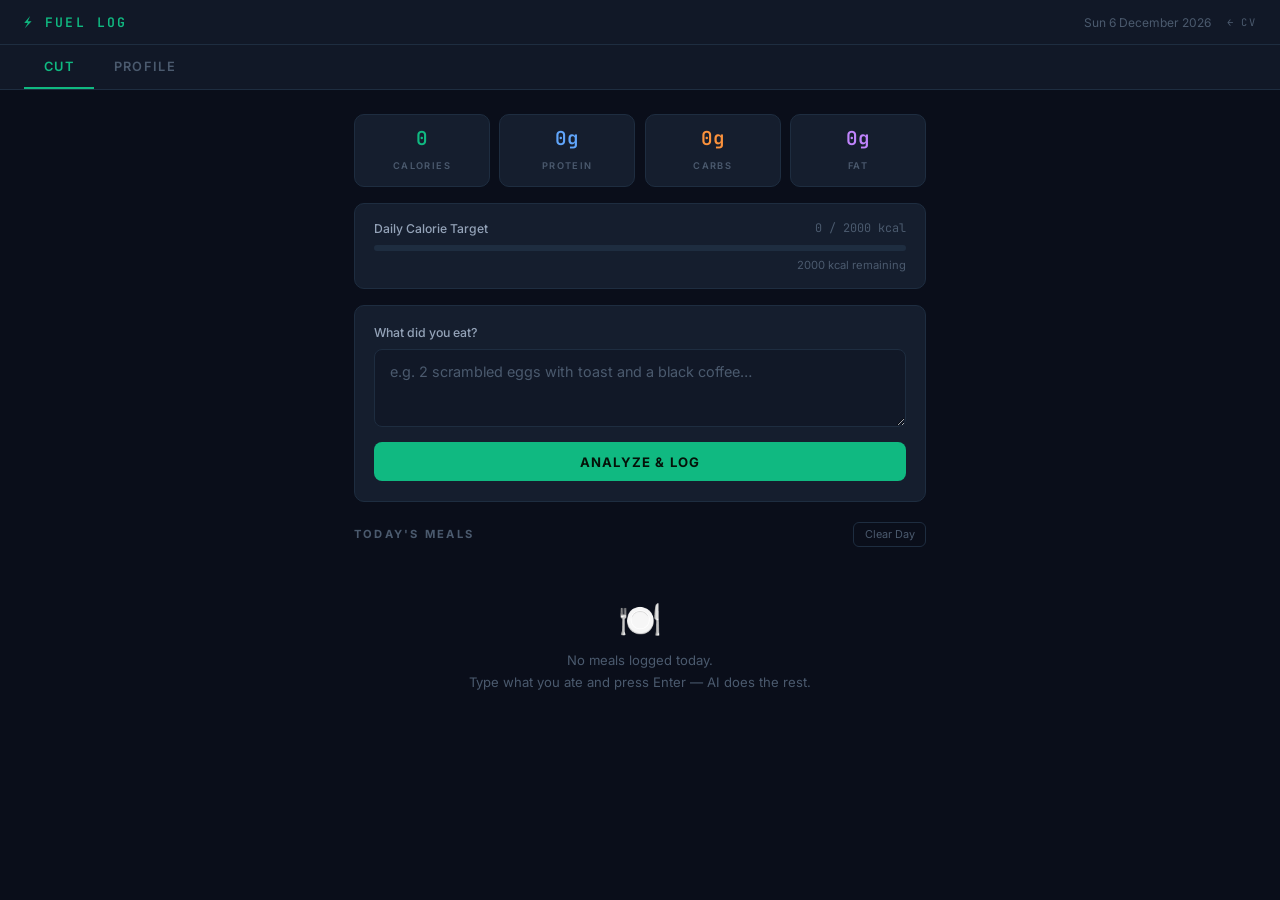
==== foodlog/index.html @ 5effbdef "major change" ====
<!DOCTYPE html>
<html lang="en">
<head>
  <meta charset="UTF-8" />
  <meta name="viewport" content="width=device-width, initial-scale=1.0, maximum-scale=1.0" />
  <title>Fuel Log — AI Food Tracker</title>
  <link href="https://fonts.googleapis.com/css2?family=Inter:wght@300;400;500;600;700&family=JetBrains+Mono:wght@400;500;600&display=swap" rel="stylesheet" />
  <style>
    :root {
      --bg: #0a0e1a;
      --surface: #111827;
      --card: #151e2e;
      --border: #1e2d40;
      --green: #10b981;
      --green-glow: rgba(16,185,129,0.12);
      --blue: #60a5fa;
      --orange: #fb923c;
      --purple: #c084fc;
      --amber: #f59e0b;
      --red: #ef4444;
      --text: #f1f5f9;
      --subtle: #94a3b8;
      --muted: #4b5a6e;
    }
    *, *::before, *::after { box-sizing: border-box; margin: 0; padding: 0; }
    html { font-size: 16px; scroll-behavior: smooth; }
    body { background: var(--bg); color: var(--text); font-family: 'Inter', sans-serif; min-height: 100vh; -webkit-font-smoothing: antialiased; }

    /* ── HEADER ── */
    .app-header {
      background: var(--surface);
      border-bottom: 1px solid var(--border);
      padding: 0.85rem 1.5rem;
      display: flex;
      justify-content: space-between;
      align-items: center;
      position: sticky;
      top: 0;
      z-index: 100;
      backdrop-filter: blur(8px);
    }
    .app-brand {
      font-family: 'JetBrains Mono', monospace;
      font-size: 0.82rem;
      font-weight: 600;
      color: var(--green);
      letter-spacing: 0.18em;
      text-transform: uppercase;
    }
    .header-right { display: flex; align-items: center; gap: 1rem; }
    .app-date { font-size: 0.75rem; color: var(--muted); }
    .back-link {
      font-family: 'JetBrains Mono', monospace;
      font-size: 0.65rem;
      color: var(--muted);
      text-decoration: none;
      letter-spacing: 0.12em;
      text-transform: uppercase;
      transition: color 0.2s;
    }
    .back-link:hover { color: var(--green); }

    /* ── TABS ── */
    .tabs {
      background: var(--surface);
      border-bottom: 1px solid var(--border);
      padding: 0 1.5rem;
      display: flex;
      gap: 0;
    }
    .tab-btn {
      background: none;
      border: none;
      border-bottom: 2px solid transparent;
      color: var(--muted);
      cursor: pointer;
      font-family: 'Inter', sans-serif;
      font-size: 0.8rem;
      font-weight: 600;
      letter-spacing: 0.1em;
      padding: 0.85rem 1.25rem;
      text-transform: uppercase;
      transition: color 0.2s, border-color 0.2s;
    }
    .tab-btn.active { color: var(--green); border-bottom-color: var(--green); }

    /* ── LAYOUT ── */
    .main { max-width: 620px; margin: 0 auto; padding: 1.5rem; }
    .tab-pane { display: none; }
    .tab-pane.active { display: block; }

    /* ── MACRO CARDS ── */
    .macro-grid {
      display: grid;
      grid-template-columns: repeat(4, 1fr);
      gap: 0.6rem;
      margin-bottom: 1rem;
    }
    .macro-card {
      background: var(--card);
      border: 1px solid var(--border);
      border-radius: 10px;
      padding: 0.85rem 0.6rem;
      text-align: center;
    }
    .macro-value {
      font-family: 'JetBrains Mono', monospace;
      font-size: 1.2rem;
      font-weight: 600;
      display: block;
      line-height: 1;
      margin-bottom: 0.28rem;
    }
    .macro-label {
      font-size: 0.58rem;
      font-weight: 600;
      letter-spacing: 0.15em;
      color: var(--muted);
      text-transform: uppercase;
    }
    .macro-card.cal .macro-value { color: var(--green); }
    .macro-card.pro .macro-value { color: var(--blue); }
    .macro-card.carb .macro-value { color: var(--orange); }
    .macro-card.fat .macro-value { color: var(--purple); }

    /* ── PROGRESS ── */
    .progress-card {
      background: var(--card);
      border: 1px solid var(--border);
      border-radius: 10px;
      padding: 1rem 1.2rem;
      margin-bottom: 1rem;
    }
    .progress-head {
      display: flex;
      justify-content: space-between;
      align-items: center;
      margin-bottom: 0.55rem;
    }
    .progress-label { font-size: 0.76rem; color: var(--subtle); font-weight: 500; }
    .progress-nums { font-family: 'JetBrains Mono', monospace; font-size: 0.74rem; color: var(--muted); }
    .bar-track { height: 6px; background: var(--border); border-radius: 999px; overflow: hidden; }
    .bar-fill {
      height: 100%;
      border-radius: 999px;
      background: var(--green);
      transition: width 0.45s cubic-bezier(.4,0,.2,1), background 0.3s;
      min-width: 0;
    }
    .bar-fill.warn { background: var(--amber); }
    .bar-fill.over { background: var(--red); }
    .progress-remain { margin-top: 0.45rem; font-size: 0.7rem; color: var(--muted); text-align: right; }
    .progress-remain.over { color: var(--red); }

    /* ── LOG INPUT ── */
    .log-card {
      background: var(--card);
      border: 1px solid var(--border);
      border-radius: 10px;
      padding: 1.2rem;
      margin-bottom: 1.25rem;
    }
    .log-label {
      display: block;
      font-size: 0.77rem;
      font-weight: 500;
      color: var(--subtle);
      margin-bottom: 0.55rem;
    }
    .meal-input {
      width: 100%;
      background: var(--surface);
      border: 1px solid var(--border);
      border-radius: 8px;
      color: var(--text);
      font-family: 'Inter', sans-serif;
      font-size: 0.9rem;
      line-height: 1.55;
      min-height: 78px;
      padding: 0.7rem 0.9rem;
      resize: vertical;
      transition: border-color 0.2s;
      outline: none;
    }
    .meal-input:focus { border-color: var(--green); }
    .meal-input::placeholder { color: var(--muted); }
    .log-btn {
      margin-top: 0.7rem;
      width: 100%;
      background: var(--green);
      border: none;
      border-radius: 8px;
      color: #051209;
      cursor: pointer;
      font-family: 'Inter', sans-serif;
      font-size: 0.82rem;
      font-weight: 700;
      letter-spacing: 0.09em;
      padding: 0.72rem;
      text-transform: uppercase;
      transition: opacity 0.2s, transform 0.1s;
      display: flex;
      align-items: center;
      justify-content: center;
      gap: 0.5rem;
    }
    .log-btn:hover:not(:disabled) { opacity: 0.88; }
    .log-btn:active:not(:disabled) { transform: scale(0.98); }
    .log-btn:disabled { opacity: 0.45; cursor: not-allowed; }
    .spinner {
      width: 13px;
      height: 13px;
      border: 2px solid rgba(5,18,9,0.3);
      border-top-color: #051209;
      border-radius: 50%;
      animation: spin 0.65s linear infinite;
      display: none;
    }
    .log-btn.loading .spinner { display: block; }
    @keyframes spin { to { transform: rotate(360deg); } }

    /* ── MEALS LIST ── */
    .meals-header {
      display: flex;
      justify-content: space-between;
      align-items: center;
      margin-bottom: 0.7rem;
    }
    .meals-title {
      font-size: 0.7rem;
      font-weight: 700;
      letter-spacing: 0.2em;
      text-transform: uppercase;
      color: var(--muted);
    }
    .clear-btn {
      background: none;
      border: 1px solid var(--border);
      border-radius: 6px;
      color: var(--muted);
      cursor: pointer;
      font-size: 0.68rem;
      font-family: 'Inter', sans-serif;
      padding: 0.28rem 0.65rem;
      transition: color 0.2s, border-color 0.2s;
    }
    .clear-btn:hover { color: var(--red); border-color: rgba(239,68,68,0.4); }

    .meal-card {
      background: var(--card);
      border: 1px solid var(--border);
      border-radius: 10px;
      padding: 0.95rem 1.1rem;
      margin-bottom: 0.65rem;
      animation: slideIn 0.28s ease;
    }
    @keyframes slideIn { from { opacity:0; transform:translateY(-8px); } to { opacity:1; transform:translateY(0); } }
    .meal-card-top { display: flex; justify-content: space-between; align-items: flex-start; margin-bottom: 0.5rem; }
    .meal-name { font-size: 0.88rem; font-weight: 500; flex: 1; padding-right: 0.5rem; line-height: 1.3; }
    .meal-del {
      background: none;
      border: none;
      color: var(--muted);
      cursor: pointer;
      font-size: 1.1rem;
      line-height: 1;
      padding: 0;
      flex-shrink: 0;
      transition: color 0.2s;
    }
    .meal-del:hover { color: var(--red); }
    .meal-macros { display: flex; gap: 0.85rem; flex-wrap: wrap; }
    .mm { font-family: 'JetBrains Mono', monospace; font-size: 0.7rem; }
    .mm.c { color: var(--green); font-weight: 600; }
    .mm.p { color: var(--blue); }
    .mm.r { color: var(--orange); }
    .mm.f { color: var(--purple); }
    .meal-note { margin-top: 0.45rem; font-size: 0.7rem; color: var(--muted); font-style: italic; }

    .empty-state { text-align: center; padding: 2.5rem 1rem; color: var(--muted); }
    .empty-icon { font-size: 2.2rem; display: block; margin-bottom: 0.6rem; }
    .empty-text { font-size: 0.82rem; line-height: 1.65; }

    /* ── PROFILE TAB ── */
    .section-label {
      font-size: 0.65rem;
      font-weight: 700;
      letter-spacing: 0.2em;
      text-transform: uppercase;
      color: var(--green);
      margin-bottom: 0.85rem;
      margin-top: 1.4rem;
    }
    .section-label:first-child { margin-top: 0; }
    .prof-card {
      background: var(--card);
      border: 1px solid var(--border);
      border-radius: 10px;
      padding: 1.2rem;
      margin-bottom: 1rem;
    }
    .form-row { display: grid; grid-template-columns: 1fr 1fr; gap: 0.7rem; margin-bottom: 0.7rem; }
    .form-row:last-child { margin-bottom: 0; }
    .form-row.full { grid-template-columns: 1fr; }
    .fg { display: flex; flex-direction: column; gap: 0.32rem; }
    .fl {
      font-size: 0.68rem;
      font-weight: 600;
      color: var(--muted);
      text-transform: uppercase;
      letter-spacing: 0.12em;
    }
    .fi, .fs {
      background: var(--surface);
      border: 1px solid var(--border);
      border-radius: 6px;
      color: var(--text);
      font-family: 'Inter', sans-serif;
      font-size: 0.87rem;
      padding: 0.58rem 0.75rem;
      transition: border-color 0.2s;
      outline: none;
      width: 100%;
    }
    .fi:focus, .fs:focus { border-color: var(--green); }
    .fs option { background: var(--surface); }
    .save-btn {
      width: 100%;
      background: var(--green);
      border: none;
      border-radius: 8px;
      color: #051209;
      cursor: pointer;
      font-family: 'Inter', sans-serif;
      font-size: 0.82rem;
      font-weight: 700;
      letter-spacing: 0.09em;
      padding: 0.72rem;
      text-transform: uppercase;
      transition: opacity 0.2s;
      margin-top: 1rem;
    }
    .save-btn:hover { opacity: 0.88; }

    /* stats chips */
    .stats-grid { display: grid; grid-template-columns: repeat(3, 1fr); gap: 0.65rem; margin-top: 0.85rem; }
    .stat-chip {
      background: var(--surface);
      border: 1px solid var(--border);
      border-radius: 8px;
      padding: 0.8rem 0.6rem;
      text-align: center;
    }
    .sc-val { font-family: 'JetBrains Mono', monospace; font-size: 1.05rem; font-weight: 600; color: var(--green); display: block; }
    .sc-lbl { font-size: 0.56rem; color: var(--muted); text-transform: uppercase; letter-spacing: 0.12em; margin-top: 0.2rem; display: block; }

    /* ── TOAST ── */
    .toast {
      position: fixed;
      bottom: 1.5rem;
      left: 50%;
      transform: translateX(-50%) translateY(80px);
      background: var(--card);
      border: 1px solid var(--border);
      border-radius: 8px;
      padding: 0.7rem 1.2rem;
      font-size: 0.8rem;
      font-weight: 500;
      box-shadow: 0 8px 32px rgba(0,0,0,0.5);
      z-index: 999;
      transition: transform 0.3s cubic-bezier(.4,0,.2,1);
      white-space: nowrap;
      pointer-events: none;
    }
    .toast.show { transform: translateX(-50%) translateY(0); }
    .toast.ok { color: var(--green); border-color: rgba(16,185,129,0.3); }
    .toast.err { color: var(--red); border-color: rgba(239,68,68,0.3); }

    /* ── RESPONSIVE ── */
    @media (max-width: 480px) {
      .macro-grid { grid-template-columns: repeat(2, 1fr); }
      .stats-grid { grid-template-columns: 1fr 1fr; }
      .form-row { grid-template-columns: 1fr; }
      .app-date { display: none; }
    }
  </style>
</head>
<body>

<header class="app-header">
  <span class="app-brand">⚡ Fuel Log</span>
  <div class="header-right">
    <span class="app-date" id="date-display"></span>
    <a class="back-link" href="/">← CV</a>
  </div>
</header>

<nav class="tabs">
  <button class="tab-btn active" data-tab="cut">Cut</button>
  <button class="tab-btn" data-tab="profile">Profile</button>
</nav>

<main class="main">

  <!-- ══ CUT TAB ══ -->
  <div class="tab-pane active" id="tab-cut">

    <div class="macro-grid">
      <div class="macro-card cal">
        <span class="macro-value" id="tot-cal">0</span>
        <span class="macro-label">Calories</span>
      </div>
      <div class="macro-card pro">
        <span class="macro-value" id="tot-pro">0g</span>
        <span class="macro-label">Protein</span>
      </div>
      <div class="macro-card carb">
        <span class="macro-value" id="tot-carb">0g</span>
        <span class="macro-label">Carbs</span>
      </div>
      <div class="macro-card fat">
        <span class="macro-value" id="tot-fat">0g</span>
        <span class="macro-label">Fat</span>
      </div>
    </div>

    <div class="progress-card">
      <div class="progress-head">
        <span class="progress-label">Daily Calorie Target</span>
        <span class="progress-nums" id="prog-nums">0 / 2000 kcal</span>
      </div>
      <div class="bar-track">
        <div class="bar-fill" id="prog-bar" style="width:0%"></div>
      </div>
      <div class="progress-remain" id="prog-remain">2000 kcal remaining</div>
    </div>

    <div class="log-card">
      <label class="log-label">What did you eat?</label>
      <textarea
        class="meal-input"
        id="meal-input"
        placeholder="e.g. 2 scrambled eggs with toast and a black coffee…"
      ></textarea>
      <button class="log-btn" id="log-btn" onclick="logMeal()">
        <div class="spinner" id="spinner"></div>
        <span id="btn-text">Analyze &amp; Log</span>
      </button>
    </div>

    <div class="meals-header">
      <span class="meals-title">Today's Meals</span>
      <button class="clear-btn" onclick="clearDay()">Clear Day</button>
    </div>

    <div id="meals-list"></div>

  </div>

  <!-- ══ PROFILE TAB ══ -->
  <div class="tab-pane" id="tab-profile">

    <div class="section-label">Personal Info</div>
    <div class="prof-card">
      <div class="form-row">
        <div class="fg">
          <label class="fl">Name</label>
          <input class="fi" id="p-name" type="text" placeholder="Roshan" />
        </div>
        <div class="fg">
          <label class="fl">Age</label>
          <input class="fi" id="p-age" type="number" placeholder="25" min="10" max="100" />
        </div>
      </div>
      <div class="form-row">
        <div class="fg">
          <label class="fl">Sex</label>
          <select class="fs" id="p-sex">
            <option value="male">Male</option>
            <option value="female">Female</option>
          </select>
        </div>
        <div class="fg">
          <label class="fl">Weight (kg)</label>
          <input class="fi" id="p-weight" type="number" placeholder="75" min="30" max="300" step="0.1" />
        </div>
      </div>
      <div class="form-row">
        <div class="fg">
          <label class="fl">Height (cm)</label>
          <input class="fi" id="p-height" type="number" placeholder="175" min="100" max="250" />
        </div>
        <div class="fg">
          <label class="fl">Activity Level</label>
          <select class="fs" id="p-activity">
            <option value="1.2">Sedentary</option>
            <option value="1.375">Light (1–3×/wk)</option>
            <option value="1.55" selected>Moderate (3–5×/wk)</option>
            <option value="1.725">Active (6–7×/wk)</option>
            <option value="1.9">Very Active</option>
          </select>
        </div>
      </div>
    </div>

    <div class="section-label">Cut Settings</div>
    <div class="prof-card">
      <div class="form-row full">
        <div class="fg">
          <label class="fl">Daily Calorie Target (kcal) — leave blank to auto-calculate</label>
          <input class="fi" id="p-target-cal" type="number" placeholder="Auto (TDEE − 20%)" min="800" max="5000" />
        </div>
      </div>
      <div class="form-row full">
        <div class="fg">
          <label class="fl">Protein Target (g/day) — leave blank for auto (2g/kg)</label>
          <input class="fi" id="p-target-pro" type="number" placeholder="Auto" min="0" max="500" />
        </div>
      </div>
      <button class="save-btn" onclick="saveProfile()">Save Profile</button>
    </div>

    <div id="stats-display" style="display:none">
      <div class="section-label">Your Stats</div>
      <div class="stats-grid">
        <div class="stat-chip">
          <span class="sc-val" id="s-bmi">—</span>
          <span class="sc-lbl">BMI</span>
        </div>
        <div class="stat-chip">
          <span class="sc-val" id="s-tdee">—</span>
          <span class="sc-lbl">TDEE kcal</span>
        </div>
        <div class="stat-chip">
          <span class="sc-val" id="s-target">—</span>
          <span class="sc-lbl">Cut Target</span>
        </div>
      </div>
    </div>

  </div>

</main>

<div class="toast" id="toast"></div>

<script>
  // ══ HELPERS ══
  const TODAY = new Date().toISOString().slice(0, 10);

  function getProfile() { return JSON.parse(localStorage.getItem('fuel_profile') || '{}'); }
  function getMeals()   { return JSON.parse(localStorage.getItem('fuel_log_' + TODAY) || '[]'); }
  function saveMeals(m) { localStorage.setItem('fuel_log_' + TODAY, JSON.stringify(m)); }

  function esc(s) { const d = document.createElement('div'); d.textContent = s; return d.innerHTML; }

  function toast(msg, type) {
    const el = document.getElementById('toast');
    el.textContent = msg;
    el.className = 'toast ' + type + ' show';
    clearTimeout(el._t);
    el._t = setTimeout(() => { el.className = 'toast ' + type; }, 3000);
  }

  // ══ INIT ══
  document.getElementById('date-display').textContent = new Date().toLocaleDateString('en-GB', {
    weekday: 'short', day: 'numeric', month: 'long', year: 'numeric'
  });

  const p = getProfile();
  if (p.name)     document.getElementById('p-name').value = p.name;
  if (p.age)      document.getElementById('p-age').value = p.age;
  if (p.sex)      document.getElementById('p-sex').value = p.sex;
  if (p.weight)   document.getElementById('p-weight').value = p.weight;
  if (p.height)   document.getElementById('p-height').value = p.height;
  if (p.activity) document.getElementById('p-activity').value = p.activity;
  if (p.targetCalories) document.getElementById('p-target-cal').value = p.targetCalories;
  if (p.targetProtein)  document.getElementById('p-target-pro').value = p.targetProtein;
  if (p.weight && p.height) renderStats(p);

  renderMeals();
  updateTotals();

  // ══ TABS ══
  document.querySelectorAll('.tab-btn').forEach(btn => {
    btn.addEventListener('click', () => {
      document.querySelectorAll('.tab-btn').forEach(b => b.classList.remove('active'));
      document.querySelectorAll('.tab-pane').forEach(pn => pn.classList.remove('active'));
      btn.classList.add('active');
      document.getElementById('tab-' + btn.dataset.tab).classList.add('active');
    });
  });

  // ══ LOG MEAL ══
  async function logMeal() {
    const input  = document.getElementById('meal-input');
    const btn    = document.getElementById('log-btn');
    const spinner = document.getElementById('spinner');
    const btnTxt = document.getElementById('btn-text');
    const meal   = input.value.trim();

    if (!meal) { toast('Describe what you ate first', 'err'); return; }

    btn.disabled = true;
    btn.classList.add('loading');
    spinner.style.display = 'block';
    btnTxt.textContent = 'Analyzing…';

    try {
      const res = await fetch('/.netlify/functions/chat', {
        method: 'POST',
        headers: { 'Content-Type': 'application/json' },
        body: JSON.stringify({ meal })
      });

      const data = await res.json();
      if (data.error) throw new Error(data.error);

      const entry = {
        id: Date.now(),
        name:     data.name     || meal,
        calories: Math.round(data.calories || 0),
        protein:  Math.round(data.protein  || 0),
        carbs:    Math.round(data.carbs    || 0),
        fat:      Math.round(data.fat      || 0),
        note:     data.note || ''
      };

      const meals = getMeals();
      meals.unshift(entry);
      saveMeals(meals);
      input.value = '';
      renderMeals();
      updateTotals();
      toast('Logged: ' + entry.name, 'ok');

    } catch (err) {
      console.error(err);
      toast('Error: ' + (err.message || 'Could not analyze meal'), 'err');
    } finally {
      btn.disabled = false;
      btn.classList.remove('loading');
      spinner.style.display = 'none';
      btnTxt.textContent = 'Analyze & Log';
    }
  }

  document.getElementById('meal-input').addEventListener('keydown', e => {
    if (e.key === 'Enter' && !e.shiftKey) { e.preventDefault(); logMeal(); }
  });

  // ══ RENDER MEALS ══
  function renderMeals() {
    const meals = getMeals();
    const el    = document.getElementById('meals-list');
    if (!meals.length) {
      el.innerHTML = '<div class="empty-state"><span class="empty-icon">🍽️</span><p class="empty-text">No meals logged today.<br>Type what you ate and press Enter — AI does the rest.</p></div>';
      return;
    }
    el.innerHTML = meals.map(m => `
      <div class="meal-card">
        <div class="meal-card-top">
          <span class="meal-name">${esc(m.name)}</span>
          <button class="meal-del" onclick="deleteMeal(${m.id})" title="Remove">×</button>
        </div>
        <div class="meal-macros">
          <span class="mm c">${m.calories} kcal</span>
          <span class="mm p">${m.protein}g protein</span>
          <span class="mm r">${m.carbs}g carbs</span>
          <span class="mm f">${m.fat}g fat</span>
        </div>
        ${m.note ? `<div class="meal-note">${esc(m.note)}</div>` : ''}
      </div>
    `).join('');
  }

  // ══ UPDATE TOTALS ══
  function updateTotals() {
    const meals = getMeals();
    const t = meals.reduce((a, m) => ({ cal: a.cal + m.calories, pro: a.pro + m.protein, carb: a.carb + m.carbs, fat: a.fat + m.fat }), { cal:0, pro:0, carb:0, fat:0 });

    document.getElementById('tot-cal').textContent  = t.cal;
    document.getElementById('tot-pro').textContent  = t.pro  + 'g';
    document.getElementById('tot-carb').textContent = t.carb + 'g';
    document.getElementById('tot-fat').textContent  = t.fat  + 'g';

    const prof   = getProfile();
    const target = prof.targetCalories || 2000;
    const pct    = Math.min((t.cal / target) * 100, 100);
    const remain = target - t.cal;

    document.getElementById('prog-nums').textContent = `${t.cal} / ${target} kcal`;

    const bar = document.getElementById('prog-bar');
    bar.style.width = pct + '%';
    bar.className = 'bar-fill' + (pct >= 100 ? ' over' : pct >= 85 ? ' warn' : '');

    const remEl = document.getElementById('prog-remain');
    remEl.className = 'progress-remain' + (remain < 0 ? ' over' : '');
    remEl.textContent = remain >= 0 ? `${remain} kcal remaining` : `${Math.abs(remain)} kcal over target`;
  }

  // ══ DELETE / CLEAR ══
  function deleteMeal(id) {
    saveMeals(getMeals().filter(m => m.id !== id));
    renderMeals();
    updateTotals();
  }

  function clearDay() {
    if (!confirm('Clear all meals for today?')) return;
    saveMeals([]);
    renderMeals();
    updateTotals();
  }

  // ══ PROFILE ══
  function calcTDEE(prof) {
    if (!prof.weight || !prof.height || !prof.age) return 0;
    const bmr = prof.sex === 'female'
      ? 447.593 + (9.247 * prof.weight) + (3.098 * prof.height) - (4.330 * prof.age)
      : 88.362  + (13.397 * prof.weight) + (4.799 * prof.height) - (5.677 * prof.age);
    return Math.round(bmr * (prof.activity || 1.55));
  }

  function saveProfile() {
    const prof = {
      name:     document.getElementById('p-name').value.trim(),
      age:      parseFloat(document.getElementById('p-age').value) || null,
      sex:      document.getElementById('p-sex').value,
      weight:   parseFloat(document.getElementById('p-weight').value) || null,
      height:   parseFloat(document.getElementById('p-height').value) || null,
      activity: parseFloat(document.getElementById('p-activity').value) || 1.55,
      targetCalories: parseInt(document.getElementById('p-target-cal').value) || null,
      targetProtein:  parseInt(document.getElementById('p-target-pro').value) || null,
    };

    if (!prof.targetCalories) {
      const tdee = calcTDEE(prof);
      if (tdee) {
        prof.targetCalories = Math.round(tdee * 0.8);
        document.getElementById('p-target-cal').value = prof.targetCalories;
      }
    }
    if (!prof.targetProtein && prof.weight) {
      prof.targetProtein = Math.round(prof.weight * 2);
      document.getElementById('p-target-pro').value = prof.targetProtein;
    }

    localStorage.setItem('fuel_profile', JSON.stringify(prof));
    renderStats(prof);
    updateTotals();
    toast('Profile saved!', 'ok');
  }

  function renderStats(prof) {
    if (!prof.weight || !prof.height) return;
    document.getElementById('stats-display').style.display = 'block';
    const hm  = prof.height / 100;
    const bmi = (prof.weight / (hm * hm)).toFixed(1);
    const tdee = calcTDEE(prof);
    const cut  = prof.targetCalories || (tdee ? Math.round(tdee * 0.8) : '—');
    document.getElementById('s-bmi').textContent    = bmi;
    document.getElementById('s-tdee').textContent   = tdee || '—';
    document.getElementById('s-target').textContent = cut;
  }
</script>

</body>
</html>
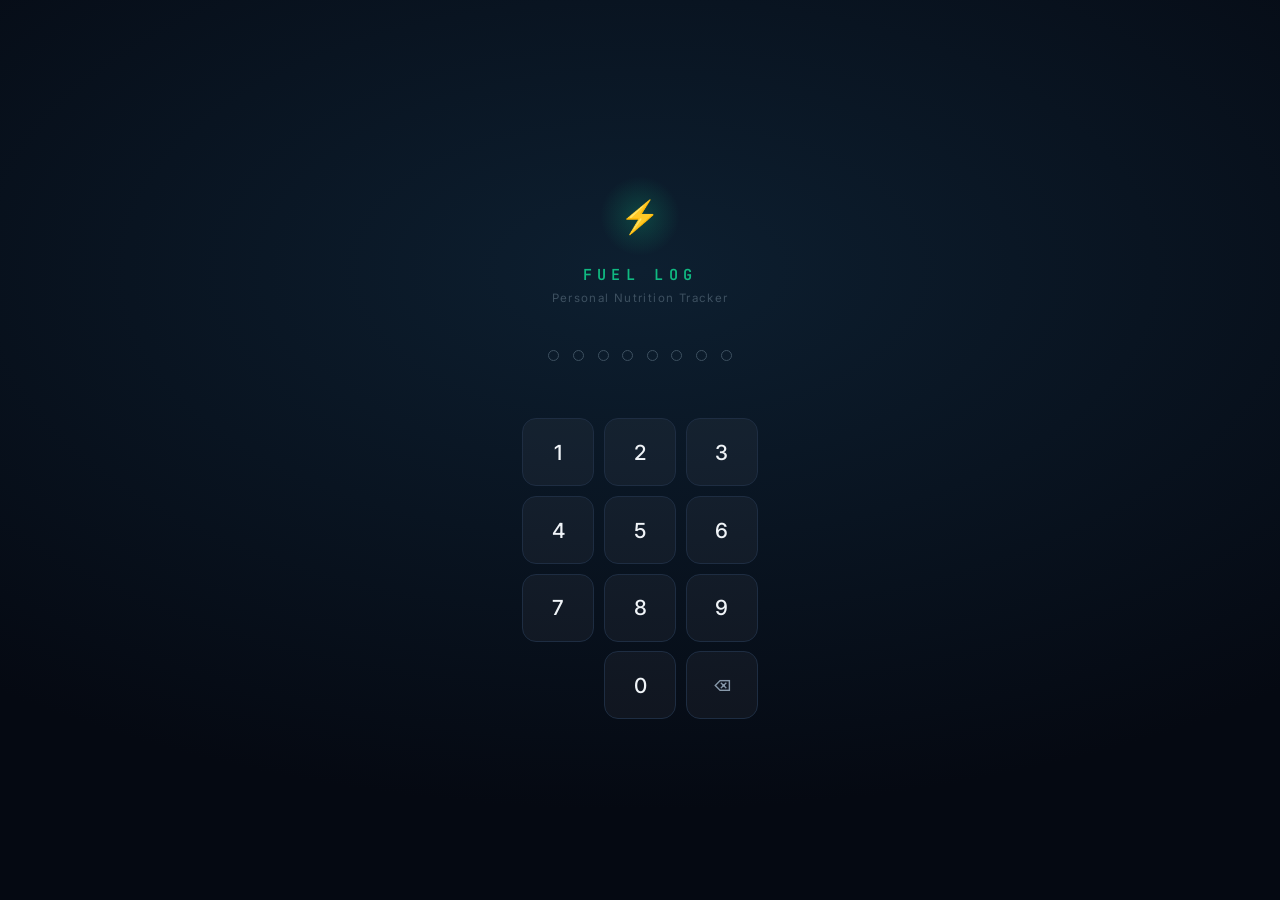
==== commit 3cf6c122: "new changes" ====
--- a/foodlog/index.html
+++ b/foodlog/index.html
@@ -3,768 +3,1176 @@
 <head>
   <meta charset="UTF-8" />
   <meta name="viewport" content="width=device-width, initial-scale=1.0, maximum-scale=1.0" />
-  <title>Fuel Log — AI Food Tracker</title>
+  <title>Fuel Log</title>
   <link href="https://fonts.googleapis.com/css2?family=Inter:wght@300;400;500;600;700&family=JetBrains+Mono:wght@400;500;600&display=swap" rel="stylesheet" />
   <style>
+    /* ═══════════════════════════════ VARIABLES ═══════════════════════════════ */
     :root {
-      --bg: #0a0e1a;
-      --surface: #111827;
-      --card: #151e2e;
-      --border: #1e2d40;
-      --green: #10b981;
-      --green-glow: rgba(16,185,129,0.12);
-      --blue: #60a5fa;
-      --orange: #fb923c;
-      --purple: #c084fc;
-      --amber: #f59e0b;
-      --red: #ef4444;
-      --text: #f1f5f9;
-      --subtle: #94a3b8;
-      --muted: #4b5a6e;
+      --bg:       #080c14;
+      --surface:  #0e1420;
+      --card:     #131c2c;
+      --card2:    #182030;
+      --border:   #1e2d42;
+      --green:    #10b981;
+      --green-lo: rgba(16,185,129,.12);
+      --blue:     #60a5fa;
+      --blue-lo:  rgba(96,165,250,.12);
+      --orange:   #fb923c;
+      --orange-lo:rgba(251,146,60,.12);
+      --purple:   #c084fc;
+      --purple-lo:rgba(192,132,252,.12);
+      --amber:    #f59e0b;
+      --red:      #ef4444;
+      --text:     #f0f4f8;
+      --subtle:   #8899aa;
+      --muted:    #3d5060;
+      --mono: 'JetBrains Mono', monospace;
+      --sans: 'Inter', sans-serif;
     }
     *, *::before, *::after { box-sizing: border-box; margin: 0; padding: 0; }
-    html { font-size: 16px; scroll-behavior: smooth; }
-    body { background: var(--bg); color: var(--text); font-family: 'Inter', sans-serif; min-height: 100vh; -webkit-font-smoothing: antialiased; }
-
-    /* ── HEADER ── */
+    html { font-size: 16px; }
+    body { background: var(--bg); color: var(--text); font-family: var(--sans); min-height: 100vh; -webkit-font-smoothing: antialiased; overflow-x: hidden; }
+
+    /* ══════════════════════════════ LOCK SCREEN ══════════════════════════════ */
+    #lock {
+      position: fixed; inset: 0; z-index: 1000;
+      background: radial-gradient(ellipse 80% 60% at 50% 30%, #0d1f30 0%, #050912 100%);
+      display: flex; flex-direction: column; align-items: center; justify-content: center;
+      padding: 2rem;
+      transition: opacity .45s ease;
+    }
+    .lock-glow {
+      width: 80px; height: 80px;
+      background: radial-gradient(circle, rgba(16,185,129,.25) 0%, transparent 70%);
+      display: flex; align-items: center; justify-content: center;
+      border-radius: 50%; margin-bottom: .5rem;
+      animation: pulse-glow 3s ease-in-out infinite;
+    }
+    @keyframes pulse-glow {
+      0%,100% { box-shadow: 0 0 30px rgba(16,185,129,.15); }
+      50%      { box-shadow: 0 0 60px rgba(16,185,129,.3);  }
+    }
+    .lock-icon  { font-size: 2rem; }
+    .lock-brand { font-family: var(--mono); font-size: .95rem; font-weight: 600; color: var(--green); letter-spacing: .35em; text-transform: uppercase; margin-bottom: .35rem; }
+    .lock-sub   { font-size: .72rem; color: var(--muted); letter-spacing: .12em; margin-bottom: 2.8rem; }
+
+    .lock-dots  { display: flex; gap: .85rem; margin-bottom: .8rem; }
+    .dot {
+      width: 11px; height: 11px; border-radius: 50%;
+      border: 1.5px solid var(--muted);
+      transition: background .15s, border-color .15s, transform .15s, box-shadow .2s;
+    }
+    .dot.filled { background: var(--green); border-color: var(--green); transform: scale(1.15); }
+    .dot.ok     { background: var(--green); border-color: var(--green); box-shadow: 0 0 10px rgba(16,185,129,.5); }
+    .dot.bad    { background: var(--red);   border-color: var(--red); }
+
+    .lock-err {
+      font-size: .7rem; color: var(--red); letter-spacing: .08em;
+      height: 1.2rem; transition: opacity .2s;
+      opacity: 0; margin-bottom: 1.6rem;
+    }
+    .lock-err.show { opacity: 1; }
+
+    @keyframes shake {
+      0%,100% { transform: translateX(0); }
+      18%      { transform: translateX(-9px); }
+      36%      { transform: translateX(9px); }
+      54%      { transform: translateX(-6px); }
+      72%      { transform: translateX(6px); }
+    }
+    .lock-dots.shake { animation: shake .55s cubic-bezier(.36,.07,.19,.97); }
+
+    .numpad {
+      display: grid; grid-template-columns: repeat(3, 72px); gap: .6rem;
+    }
+    .np-btn {
+      height: 68px; border-radius: 14px;
+      background: rgba(255,255,255,.04); border: 1px solid var(--border);
+      color: var(--text); cursor: pointer;
+      font-family: var(--sans); font-size: 1.3rem; font-weight: 500;
+      transition: background .12s, transform .1s, border-color .2s;
+      user-select: none;
+    }
+    .np-btn:hover  { background: rgba(255,255,255,.08); border-color: var(--muted); }
+    .np-btn:active { transform: scale(.92); background: var(--green-lo); border-color: var(--green); }
+    .np-btn.del    { font-size: .95rem; color: var(--subtle); }
+    .np-btn.empty  { visibility: hidden; pointer-events: none; }
+
+    /* ═══════════════════════════════ APP SHELL ═══════════════════════════════ */
+    #app { display: none; opacity: 0; flex-direction: column; min-height: 100vh; transition: opacity .4s ease; }
+
+    /* HEADER */
     .app-header {
-      background: var(--surface);
-      border-bottom: 1px solid var(--border);
-      padding: 0.85rem 1.5rem;
-      display: flex;
-      justify-content: space-between;
-      align-items: center;
-      position: sticky;
-      top: 0;
-      z-index: 100;
-      backdrop-filter: blur(8px);
-    }
-    .app-brand {
-      font-family: 'JetBrains Mono', monospace;
-      font-size: 0.82rem;
-      font-weight: 600;
-      color: var(--green);
-      letter-spacing: 0.18em;
-      text-transform: uppercase;
-    }
-    .header-right { display: flex; align-items: center; gap: 1rem; }
-    .app-date { font-size: 0.75rem; color: var(--muted); }
-    .back-link {
-      font-family: 'JetBrains Mono', monospace;
-      font-size: 0.65rem;
-      color: var(--muted);
-      text-decoration: none;
-      letter-spacing: 0.12em;
-      text-transform: uppercase;
-      transition: color 0.2s;
-    }
+      background: var(--surface); border-bottom: 1px solid var(--border);
+      padding: .85rem 1.5rem; display: flex; justify-content: space-between; align-items: center;
+      position: sticky; top: 0; z-index: 50; backdrop-filter: blur(12px);
+    }
+    .app-brand { font-family: var(--mono); font-size: .82rem; font-weight: 600; color: var(--green); letter-spacing: .2em; text-transform: uppercase; }
+    .hdr-r     { display: flex; align-items: center; gap: 1rem; }
+    .app-date  { font-size: .72rem; color: var(--muted); }
+    .back-link { font-family: var(--mono); font-size: .62rem; color: var(--muted); text-decoration: none; letter-spacing: .1em; text-transform: uppercase; transition: color .2s; }
     .back-link:hover { color: var(--green); }
 
-    /* ── TABS ── */
-    .tabs {
-      background: var(--surface);
-      border-bottom: 1px solid var(--border);
-      padding: 0 1.5rem;
-      display: flex;
-      gap: 0;
+    /* TAB BAR — pill style */
+    .tab-bar {
+      background: var(--surface); border-bottom: 1px solid var(--border);
+      padding: .6rem 1.5rem; display: flex; justify-content: center;
+    }
+    .tab-pill {
+      background: var(--card); border: 1px solid var(--border); border-radius: 14px;
+      padding: .28rem; display: flex; position: relative;
+      width: 100%; max-width: 400px;
+    }
+    .tab-ind {
+      position: absolute; top: .28rem; bottom: .28rem;
+      background: var(--green); border-radius: 10px;
+      transition: left .24s cubic-bezier(.4,0,.2,1), width .24s cubic-bezier(.4,0,.2,1);
+      z-index: 0; pointer-events: none;
     }
     .tab-btn {
-      background: none;
-      border: none;
-      border-bottom: 2px solid transparent;
-      color: var(--muted);
-      cursor: pointer;
-      font-family: 'Inter', sans-serif;
-      font-size: 0.8rem;
-      font-weight: 600;
-      letter-spacing: 0.1em;
-      padding: 0.85rem 1.25rem;
-      text-transform: uppercase;
-      transition: color 0.2s, border-color 0.2s;
-    }
-    .tab-btn.active { color: var(--green); border-bottom-color: var(--green); }
-
-    /* ── LAYOUT ── */
-    .main { max-width: 620px; margin: 0 auto; padding: 1.5rem; }
-    .tab-pane { display: none; }
+      flex: 1; background: none; border: none; border-radius: 10px;
+      color: var(--subtle); cursor: pointer;
+      font-family: var(--sans); font-size: .76rem; font-weight: 600;
+      letter-spacing: .07em; padding: .6rem .5rem; text-transform: uppercase;
+      transition: color .22s; position: relative; z-index: 1; user-select: none;
+    }
+    .tab-btn.active { color: #040e08; }
+
+    /* MAIN */
+    .main   { max-width: 600px; margin: 0 auto; padding: 1.4rem 1.2rem; flex: 1; }
+    .tab-pane { display: none; animation: fadeUp .22s ease; }
     .tab-pane.active { display: block; }
-
-    /* ── MACRO CARDS ── */
-    .macro-grid {
-      display: grid;
-      grid-template-columns: repeat(4, 1fr);
-      gap: 0.6rem;
-      margin-bottom: 1rem;
-    }
+    @keyframes fadeUp { from { opacity:0; transform:translateY(10px); } to { opacity:1; transform:translateY(0); } }
+
+    /* ══════════════════════════════ MACRO CARDS ══════════════════════════════ */
+    .macro-grid { display: grid; grid-template-columns: repeat(4,1fr); gap: .55rem; margin-bottom: .85rem; }
     .macro-card {
-      background: var(--card);
-      border: 1px solid var(--border);
-      border-radius: 10px;
-      padding: 0.85rem 0.6rem;
-      text-align: center;
-    }
-    .macro-value {
-      font-family: 'JetBrains Mono', monospace;
-      font-size: 1.2rem;
-      font-weight: 600;
-      display: block;
-      line-height: 1;
-      margin-bottom: 0.28rem;
-    }
-    .macro-label {
-      font-size: 0.58rem;
-      font-weight: 600;
-      letter-spacing: 0.15em;
-      color: var(--muted);
-      text-transform: uppercase;
-    }
-    .macro-card.cal .macro-value { color: var(--green); }
-    .macro-card.pro .macro-value { color: var(--blue); }
-    .macro-card.carb .macro-value { color: var(--orange); }
-    .macro-card.fat .macro-value { color: var(--purple); }
-
-    /* ── PROGRESS ── */
-    .progress-card {
-      background: var(--card);
-      border: 1px solid var(--border);
-      border-radius: 10px;
-      padding: 1rem 1.2rem;
-      margin-bottom: 1rem;
-    }
-    .progress-head {
-      display: flex;
-      justify-content: space-between;
-      align-items: center;
-      margin-bottom: 0.55rem;
-    }
-    .progress-label { font-size: 0.76rem; color: var(--subtle); font-weight: 500; }
-    .progress-nums { font-family: 'JetBrains Mono', monospace; font-size: 0.74rem; color: var(--muted); }
-    .bar-track { height: 6px; background: var(--border); border-radius: 999px; overflow: hidden; }
-    .bar-fill {
-      height: 100%;
-      border-radius: 999px;
-      background: var(--green);
-      transition: width 0.45s cubic-bezier(.4,0,.2,1), background 0.3s;
-      min-width: 0;
-    }
-    .bar-fill.warn { background: var(--amber); }
-    .bar-fill.over { background: var(--red); }
-    .progress-remain { margin-top: 0.45rem; font-size: 0.7rem; color: var(--muted); text-align: right; }
-    .progress-remain.over { color: var(--red); }
-
-    /* ── LOG INPUT ── */
+      background: var(--card); border: 1px solid var(--border); border-radius: 12px;
+      padding: .9rem .55rem; text-align: center; border-top-width: 2px;
+      transition: border-color .2s;
+    }
+    .macro-card.cal  { border-top-color: var(--green);  }
+    .macro-card.pro  { border-top-color: var(--blue);   }
+    .macro-card.carb { border-top-color: var(--orange); }
+    .macro-card.fat  { border-top-color: var(--purple); }
+    .macro-val { font-family: var(--mono); font-size: 1.15rem; font-weight: 600; display: block; line-height: 1; margin-bottom: .25rem; }
+    .macro-lbl { font-size: .56rem; font-weight: 700; letter-spacing: .18em; color: var(--muted); text-transform: uppercase; }
+    .macro-card.cal  .macro-val { color: var(--green);  }
+    .macro-card.pro  .macro-val { color: var(--blue);   }
+    .macro-card.carb .macro-val { color: var(--orange); }
+    .macro-card.fat  .macro-val { color: var(--purple); }
+
+    /* ═══════════════════════════ PROGRESS BARS ═══════════════════════════════ */
+    .prog-card {
+      background: var(--card); border: 1px solid var(--border); border-radius: 12px;
+      padding: .95rem 1.1rem; margin-bottom: .7rem;
+    }
+    .prog-head { display: flex; justify-content: space-between; align-items: center; margin-bottom: .5rem; }
+    .prog-label { font-size: .74rem; font-weight: 500; color: var(--subtle); }
+    .prog-nums  { font-family: var(--mono); font-size: .72rem; color: var(--muted); }
+    .bar-track  { height: 6px; background: var(--border); border-radius: 999px; overflow: hidden; }
+    .bar-fill   { height: 100%; border-radius: 999px; background: var(--green); transition: width .45s cubic-bezier(.4,0,.2,1), background .3s; min-width: 0; }
+    .bar-fill.blue   { background: var(--blue); }
+    .bar-fill.warn   { background: var(--amber); }
+    .bar-fill.over   { background: var(--red); }
+    .prog-remain { margin-top: .4rem; font-size: .68rem; color: var(--muted); text-align: right; }
+    .prog-remain.over { color: var(--red); }
+
+    /* ═════════════════════════════ LOG CARD ══════════════════════════════════ */
     .log-card {
-      background: var(--card);
-      border: 1px solid var(--border);
-      border-radius: 10px;
-      padding: 1.2rem;
-      margin-bottom: 1.25rem;
-    }
-    .log-label {
-      display: block;
-      font-size: 0.77rem;
-      font-weight: 500;
-      color: var(--subtle);
-      margin-bottom: 0.55rem;
-    }
+      background: var(--card); border: 1px solid var(--border); border-radius: 12px;
+      padding: 1.1rem; margin-bottom: 1.1rem;
+    }
+    .log-label { display: block; font-size: .74rem; font-weight: 600; color: var(--subtle); margin-bottom: .5rem; letter-spacing: .04em; }
     .meal-input {
-      width: 100%;
-      background: var(--surface);
-      border: 1px solid var(--border);
-      border-radius: 8px;
-      color: var(--text);
-      font-family: 'Inter', sans-serif;
-      font-size: 0.9rem;
-      line-height: 1.55;
-      min-height: 78px;
-      padding: 0.7rem 0.9rem;
-      resize: vertical;
-      transition: border-color 0.2s;
-      outline: none;
+      width: 100%; background: var(--surface); border: 1px solid var(--border); border-radius: 8px;
+      color: var(--text); font-family: var(--sans); font-size: .88rem; line-height: 1.55;
+      min-height: 76px; padding: .65rem .9rem; resize: vertical; outline: none;
+      transition: border-color .2s;
     }
     .meal-input:focus { border-color: var(--green); }
     .meal-input::placeholder { color: var(--muted); }
-    .log-btn {
-      margin-top: 0.7rem;
-      width: 100%;
-      background: var(--green);
-      border: none;
-      border-radius: 8px;
-      color: #051209;
-      cursor: pointer;
-      font-family: 'Inter', sans-serif;
-      font-size: 0.82rem;
-      font-weight: 700;
-      letter-spacing: 0.09em;
-      padding: 0.72rem;
-      text-transform: uppercase;
-      transition: opacity 0.2s, transform 0.1s;
-      display: flex;
-      align-items: center;
-      justify-content: center;
-      gap: 0.5rem;
-    }
-    .log-btn:hover:not(:disabled) { opacity: 0.88; }
-    .log-btn:active:not(:disabled) { transform: scale(0.98); }
-    .log-btn:disabled { opacity: 0.45; cursor: not-allowed; }
+
+    /* ══════════════════════════════ BUTTONS ══════════════════════════════════ */
+    .btn {
+      border: none; border-radius: 9px; cursor: pointer; font-family: var(--sans);
+      font-weight: 600; font-size: .8rem; letter-spacing: .06em; text-transform: uppercase;
+      display: flex; align-items: center; justify-content: center; gap: .45rem;
+      padding: .72rem 1.1rem; transition: opacity .18s, transform .1s;
+      user-select: none;
+    }
+    .btn:active:not(:disabled) { transform: scale(.97); }
+    .btn:disabled { opacity: .45; cursor: not-allowed; }
+    .btn-green  { background: var(--green); color: #040e08; }
+    .btn-green:hover:not(:disabled) { opacity: .88; }
+    .btn-outline {
+      background: transparent; color: var(--green);
+      border: 1.5px solid rgba(16,185,129,.4);
+    }
+    .btn-outline:hover:not(:disabled) { background: var(--green-lo); border-color: var(--green); }
+    .btn-ghost  { background: transparent; color: var(--subtle); border: 1px solid var(--border); }
+    .btn-ghost:hover { color: var(--red); border-color: rgba(239,68,68,.4); }
+    .btn-full   { width: 100%; margin-top: .75rem; }
+
     .spinner {
-      width: 13px;
-      height: 13px;
-      border: 2px solid rgba(5,18,9,0.3);
-      border-top-color: #051209;
-      border-radius: 50%;
-      animation: spin 0.65s linear infinite;
-      display: none;
-    }
-    .log-btn.loading .spinner { display: block; }
+      width: 13px; height: 13px; border-radius: 50%;
+      border: 2px solid rgba(4,14,8,.25); border-top-color: #040e08;
+      animation: spin .65s linear infinite; display: none; flex-shrink: 0;
+    }
+    .btn-outline .spinner { border-color: rgba(16,185,129,.2); border-top-color: var(--green); }
     @keyframes spin { to { transform: rotate(360deg); } }
 
-    /* ── MEALS LIST ── */
-    .meals-header {
-      display: flex;
-      justify-content: space-between;
-      align-items: center;
-      margin-bottom: 0.7rem;
-    }
-    .meals-title {
-      font-size: 0.7rem;
-      font-weight: 700;
-      letter-spacing: 0.2em;
-      text-transform: uppercase;
-      color: var(--muted);
-    }
-    .clear-btn {
-      background: none;
-      border: 1px solid var(--border);
-      border-radius: 6px;
-      color: var(--muted);
-      cursor: pointer;
-      font-size: 0.68rem;
-      font-family: 'Inter', sans-serif;
-      padding: 0.28rem 0.65rem;
-      transition: color 0.2s, border-color 0.2s;
-    }
-    .clear-btn:hover { color: var(--red); border-color: rgba(239,68,68,0.4); }
-
+    /* ═══════════════════════════ LIST HEADERS ════════════════════════════════ */
+    .list-hdr { display: flex; justify-content: space-between; align-items: center; margin-bottom: .65rem; margin-top: 1.2rem; }
+    .list-title { font-size: .66rem; font-weight: 700; letter-spacing: .22em; text-transform: uppercase; color: var(--muted); }
+
+    /* ═══════════════════════════ MEAL CARDS ═════════════════════════════════ */
     .meal-card {
-      background: var(--card);
-      border: 1px solid var(--border);
-      border-radius: 10px;
-      padding: 0.95rem 1.1rem;
-      margin-bottom: 0.65rem;
-      animation: slideIn 0.28s ease;
-    }
-    @keyframes slideIn { from { opacity:0; transform:translateY(-8px); } to { opacity:1; transform:translateY(0); } }
-    .meal-card-top { display: flex; justify-content: space-between; align-items: flex-start; margin-bottom: 0.5rem; }
-    .meal-name { font-size: 0.88rem; font-weight: 500; flex: 1; padding-right: 0.5rem; line-height: 1.3; }
-    .meal-del {
-      background: none;
-      border: none;
-      color: var(--muted);
-      cursor: pointer;
-      font-size: 1.1rem;
-      line-height: 1;
-      padding: 0;
-      flex-shrink: 0;
-      transition: color 0.2s;
-    }
+      background: var(--card); border: 1px solid var(--border); border-radius: 11px;
+      padding: .9rem 1rem; margin-bottom: .55rem; animation: fadeUp .25s ease;
+    }
+    .meal-top   { display: flex; justify-content: space-between; align-items: flex-start; margin-bottom: .45rem; }
+    .meal-name  { font-size: .87rem; font-weight: 500; flex: 1; padding-right: .5rem; line-height: 1.3; }
+    .meal-del   { background: none; border: none; color: var(--muted); cursor: pointer; font-size: 1.1rem; line-height: 1; padding: 0; flex-shrink: 0; transition: color .2s; }
     .meal-del:hover { color: var(--red); }
-    .meal-macros { display: flex; gap: 0.85rem; flex-wrap: wrap; }
-    .mm { font-family: 'JetBrains Mono', monospace; font-size: 0.7rem; }
-    .mm.c { color: var(--green); font-weight: 600; }
-    .mm.p { color: var(--blue); }
+    .meal-macros { display: flex; gap: .8rem; flex-wrap: wrap; }
+    .mm          { font-family: var(--mono); font-size: .68rem; }
+    .mm.c { color: var(--green);  font-weight: 600; }
+    .mm.p { color: var(--blue);   }
     .mm.r { color: var(--orange); }
     .mm.f { color: var(--purple); }
-    .meal-note { margin-top: 0.45rem; font-size: 0.7rem; color: var(--muted); font-style: italic; }
-
-    .empty-state { text-align: center; padding: 2.5rem 1rem; color: var(--muted); }
-    .empty-icon { font-size: 2.2rem; display: block; margin-bottom: 0.6rem; }
-    .empty-text { font-size: 0.82rem; line-height: 1.65; }
-
-    /* ── PROFILE TAB ── */
-    .section-label {
-      font-size: 0.65rem;
-      font-weight: 700;
-      letter-spacing: 0.2em;
-      text-transform: uppercase;
-      color: var(--green);
-      margin-bottom: 0.85rem;
-      margin-top: 1.4rem;
-    }
-    .section-label:first-child { margin-top: 0; }
-    .prof-card {
-      background: var(--card);
-      border: 1px solid var(--border);
-      border-radius: 10px;
-      padding: 1.2rem;
-      margin-bottom: 1rem;
-    }
-    .form-row { display: grid; grid-template-columns: 1fr 1fr; gap: 0.7rem; margin-bottom: 0.7rem; }
+    .meal-note  { margin-top: .4rem; font-size: .68rem; color: var(--muted); font-style: italic; }
+
+    /* ══════════════════════════ EMPTY STATE ══════════════════════════════════ */
+    .empty { text-align: center; padding: 2.2rem 1rem; color: var(--muted); }
+    .empty-icon { font-size: 2rem; display: block; margin-bottom: .5rem; }
+    .empty-txt  { font-size: .8rem; line-height: 1.7; }
+
+    /* ═══════════════════════ AI SUGGESTION CARD ═══════════════════════════════ */
+    .sug-card {
+      background: linear-gradient(135deg, var(--card) 0%, rgba(16,185,129,.04) 100%);
+      border: 1px solid rgba(16,185,129,.2); border-radius: 12px;
+      padding: 1.1rem; margin-top: .65rem; animation: fadeUp .3s ease;
+    }
+    .sug-status {
+      display: inline-flex; align-items: center; gap: .4rem;
+      padding: .28rem .75rem; border-radius: 999px;
+      font-size: .62rem; font-weight: 700; letter-spacing: .14em; text-transform: uppercase;
+      margin-bottom: .85rem;
+    }
+    .sug-status.on_track          { background: var(--green-lo);  color: var(--green); }
+    .sug-status.slightly_over,
+    .sug-status.slightly_under    { background: rgba(245,158,11,.12); color: var(--amber); }
+    .sug-status.significantly_over,
+    .sug-status.significantly_under { background: rgba(239,68,68,.12); color: var(--red); }
+    .sug-targets { font-size: .8rem; color: var(--subtle); margin-bottom: .85rem; }
+    .sug-targets strong { color: var(--text); font-weight: 600; }
+    .sug-tips   { list-style: none; }
+    .sug-tips li { display: flex; gap: .55rem; font-size: .78rem; color: var(--subtle); margin-bottom: .4rem; line-height: 1.5; }
+    .sug-tips li::before { content: '▸'; color: var(--green); flex-shrink: 0; font-size: .6rem; margin-top: .22rem; }
+    .sug-summary {
+      margin-top: .85rem; font-size: .74rem; color: var(--subtle); font-style: italic;
+      padding-top: .75rem; border-top: 1px solid var(--border); line-height: 1.55;
+    }
+
+    /* ═══════════════════════════ WEIGHT TAB ══════════════════════════════════ */
+    .wt-log-card {
+      background: var(--card); border: 1px solid var(--border); border-radius: 12px;
+      padding: 1.1rem; margin-bottom: .85rem;
+    }
+    .wt-log-label { font-size: .7rem; font-weight: 600; color: var(--subtle); letter-spacing: .08em; text-transform: uppercase; margin-bottom: .65rem; display: block; }
+    .wt-display   { text-align: center; padding: .5rem 0 .8rem; }
+    .wt-big       { font-family: var(--mono); font-size: 3.2rem; font-weight: 600; color: var(--green); line-height: 1; }
+    .wt-unit      { font-family: var(--mono); font-size: 1rem; color: var(--subtle); margin-left: .3rem; }
+    .wt-delta     { font-size: .78rem; color: var(--muted); margin-top: .3rem; }
+    .wt-delta.loss { color: var(--green); }
+    .wt-delta.gain { color: var(--red); }
+    .wt-input-row { display: flex; gap: .6rem; align-items: center; }
+    .wt-inp {
+      flex: 1; background: var(--surface); border: 1px solid var(--border); border-radius: 8px;
+      color: var(--text); font-family: var(--mono); font-size: 1.1rem; font-weight: 600;
+      padding: .6rem .9rem; outline: none; transition: border-color .2s;
+    }
+    .wt-inp:focus { border-color: var(--green); }
+    .wt-inp::placeholder { color: var(--muted); font-size: .9rem; font-weight: 400; }
+    .wt-kg { font-family: var(--mono); font-size: .9rem; color: var(--subtle); }
+
+    /* Goal progress */
+    .goal-prog-card {
+      background: var(--card); border: 1px solid var(--border); border-radius: 12px;
+      padding: 1.1rem; margin-bottom: .85rem;
+    }
+    .goal-prog-title { font-size: .66rem; font-weight: 700; letter-spacing: .22em; text-transform: uppercase; color: var(--muted); margin-bottom: 1rem; }
+    .goal-prog-row   { display: flex; align-items: center; gap: .75rem; }
+    .gp-end   { text-align: center; flex-shrink: 0; min-width: 40px; }
+    .gp-end-val { font-family: var(--mono); font-size: .92rem; font-weight: 600; color: var(--text); display: block; }
+    .gp-end-lbl { font-size: .56rem; text-transform: uppercase; letter-spacing: .12em; color: var(--muted); }
+    .gp-bar-wrap { flex: 1; }
+    .gp-track { height: 8px; background: var(--border); border-radius: 999px; position: relative; overflow: visible; }
+    .gp-fill  { height: 100%; background: linear-gradient(90deg, var(--green), #34d399); border-radius: 999px; transition: width .5s cubic-bezier(.4,0,.2,1); position: relative; }
+    .gp-fill::after {
+      content: attr(data-weight);
+      position: absolute; right: -1px; top: -26px;
+      background: var(--green); color: #040e08;
+      font-family: var(--mono); font-size: .6rem; font-weight: 700;
+      padding: .15rem .4rem; border-radius: 5px; white-space: nowrap;
+    }
+    .gp-fill::before {
+      content: '';
+      position: absolute; right: -1px; top: -6px;
+      width: 16px; height: 16px; border-radius: 50%;
+      background: var(--green); border: 2px solid var(--card);
+      transform: translateX(50%);
+    }
+    .gp-meta { margin-top: .75rem; font-size: .72rem; color: var(--muted); display: flex; justify-content: space-between; }
+    .gp-meta strong { color: var(--subtle); }
+    .gp-meta .on-track { color: var(--green); }
+    .gp-meta .behind   { color: var(--amber); }
+
+    /* Weight history */
+    .wt-history-item {
+      background: var(--card); border: 1px solid var(--border); border-radius: 10px;
+      padding: .75rem 1rem; margin-bottom: .45rem;
+      display: flex; justify-content: space-between; align-items: center;
+    }
+    .wh-date { font-size: .76rem; color: var(--subtle); }
+    .wh-wt   { font-family: var(--mono); font-size: .9rem; font-weight: 600; color: var(--text); }
+    .wh-delta { font-family: var(--mono); font-size: .72rem; }
+    .wh-delta.loss { color: var(--green); }
+    .wh-delta.gain { color: var(--red); }
+    .wh-delta.same { color: var(--muted); }
+
+    /* ═══════════════════════════ PROFILE TAB ═════════════════════════════════ */
+    .prof-section {
+      font-size: .62rem; font-weight: 700; letter-spacing: .25em; text-transform: uppercase;
+      color: var(--green); margin-bottom: .7rem; margin-top: 1.3rem;
+    }
+    .prof-section:first-child { margin-top: 0; }
+    .prof-card { background: var(--card); border: 1px solid var(--border); border-radius: 12px; padding: 1.1rem; margin-bottom: .8rem; }
+    .form-row  { display: grid; grid-template-columns: 1fr 1fr; gap: .65rem; margin-bottom: .65rem; }
     .form-row:last-child { margin-bottom: 0; }
     .form-row.full { grid-template-columns: 1fr; }
-    .fg { display: flex; flex-direction: column; gap: 0.32rem; }
-    .fl {
-      font-size: 0.68rem;
-      font-weight: 600;
-      color: var(--muted);
-      text-transform: uppercase;
-      letter-spacing: 0.12em;
-    }
+    .fg { display: flex; flex-direction: column; gap: .3rem; }
+    .fl { font-size: .64rem; font-weight: 600; color: var(--muted); text-transform: uppercase; letter-spacing: .12em; }
     .fi, .fs {
-      background: var(--surface);
-      border: 1px solid var(--border);
-      border-radius: 6px;
-      color: var(--text);
-      font-family: 'Inter', sans-serif;
-      font-size: 0.87rem;
-      padding: 0.58rem 0.75rem;
-      transition: border-color 0.2s;
-      outline: none;
-      width: 100%;
+      background: var(--surface); border: 1px solid var(--border); border-radius: 7px;
+      color: var(--text); font-family: var(--sans); font-size: .86rem;
+      padding: .56rem .75rem; outline: none; width: 100%; transition: border-color .2s;
     }
     .fi:focus, .fs:focus { border-color: var(--green); }
     .fs option { background: var(--surface); }
-    .save-btn {
-      width: 100%;
-      background: var(--green);
-      border: none;
-      border-radius: 8px;
-      color: #051209;
-      cursor: pointer;
-      font-family: 'Inter', sans-serif;
-      font-size: 0.82rem;
-      font-weight: 700;
-      letter-spacing: 0.09em;
-      padding: 0.72rem;
-      text-transform: uppercase;
-      transition: opacity 0.2s;
-      margin-top: 1rem;
-    }
-    .save-btn:hover { opacity: 0.88; }
-
-    /* stats chips */
-    .stats-grid { display: grid; grid-template-columns: repeat(3, 1fr); gap: 0.65rem; margin-top: 0.85rem; }
-    .stat-chip {
-      background: var(--surface);
-      border: 1px solid var(--border);
-      border-radius: 8px;
-      padding: 0.8rem 0.6rem;
-      text-align: center;
-    }
-    .sc-val { font-family: 'JetBrains Mono', monospace; font-size: 1.05rem; font-weight: 600; color: var(--green); display: block; }
-    .sc-lbl { font-size: 0.56rem; color: var(--muted); text-transform: uppercase; letter-spacing: 0.12em; margin-top: 0.2rem; display: block; }
-
-    /* ── TOAST ── */
+    .fi[type="date"] { color-scheme: dark; }
+
+    /* AI Macro Result in Profile */
+    .macro-result {
+      background: var(--card2); border: 1px solid rgba(16,185,129,.2); border-radius: 10px;
+      padding: .9rem; margin-top: .9rem; animation: fadeUp .25s ease;
+    }
+    .mr-grid { display: grid; grid-template-columns: repeat(4,1fr); gap: .5rem; margin-bottom: .7rem; }
+    .mr-item  { text-align: center; padding: .65rem .4rem; border-radius: 8px; }
+    .mr-item.cal  { background: var(--green-lo);  }
+    .mr-item.pro  { background: var(--blue-lo);   }
+    .mr-item.carb { background: var(--orange-lo); }
+    .mr-item.fat  { background: var(--purple-lo); }
+    .mr-val  { font-family: var(--mono); font-size: 1rem; font-weight: 600; display: block; margin-bottom: .2rem; }
+    .mr-lbl  { font-size: .54rem; font-weight: 700; letter-spacing: .14em; color: var(--muted); text-transform: uppercase; }
+    .mr-item.cal  .mr-val { color: var(--green);  }
+    .mr-item.pro  .mr-val { color: var(--blue);   }
+    .mr-item.carb .mr-val { color: var(--orange); }
+    .mr-item.fat  .mr-val { color: var(--purple); }
+    .mr-note { font-size: .72rem; color: var(--subtle); font-style: italic; line-height: 1.55; }
+
+    /* Stats chips */
+    .stats-grid { display: grid; grid-template-columns: repeat(4,1fr); gap: .55rem; margin-bottom: 1rem; }
+    .stat-chip  { background: var(--card); border: 1px solid var(--border); border-radius: 10px; padding: .8rem .5rem; text-align: center; }
+    .sc-val { font-family: var(--mono); font-size: .95rem; font-weight: 600; color: var(--green); display: block; }
+    .sc-lbl { font-size: .54rem; color: var(--muted); text-transform: uppercase; letter-spacing: .12em; margin-top: .18rem; display: block; }
+
+    /* ════════════════════════════ TOAST ══════════════════════════════════════ */
     .toast {
-      position: fixed;
-      bottom: 1.5rem;
-      left: 50%;
-      transform: translateX(-50%) translateY(80px);
-      background: var(--card);
-      border: 1px solid var(--border);
-      border-radius: 8px;
-      padding: 0.7rem 1.2rem;
-      font-size: 0.8rem;
-      font-weight: 500;
-      box-shadow: 0 8px 32px rgba(0,0,0,0.5);
-      z-index: 999;
-      transition: transform 0.3s cubic-bezier(.4,0,.2,1);
-      white-space: nowrap;
-      pointer-events: none;
-    }
-    .toast.show { transform: translateX(-50%) translateY(0); }
-    .toast.ok { color: var(--green); border-color: rgba(16,185,129,0.3); }
-    .toast.err { color: var(--red); border-color: rgba(239,68,68,0.3); }
-
-    /* ── RESPONSIVE ── */
+      position: fixed; bottom: 1.5rem; left: 50%; transform: translateX(-50%) translateY(70px);
+      background: var(--card2); border: 1px solid var(--border); border-radius: 9px;
+      padding: .65rem 1.2rem; font-size: .78rem; font-weight: 500;
+      box-shadow: 0 8px 40px rgba(0,0,0,.55); z-index: 200;
+      transition: transform .28s cubic-bezier(.4,0,.2,1); white-space: nowrap; pointer-events: none;
+    }
+    .toast.show  { transform: translateX(-50%) translateY(0); }
+    .toast.ok    { color: var(--green); border-color: rgba(16,185,129,.3); }
+    .toast.err   { color: var(--red);   border-color: rgba(239,68,68,.3); }
+
+    /* ═══════════════════════════ RESPONSIVE ══════════════════════════════════ */
     @media (max-width: 480px) {
-      .macro-grid { grid-template-columns: repeat(2, 1fr); }
-      .stats-grid { grid-template-columns: 1fr 1fr; }
-      .form-row { grid-template-columns: 1fr; }
-      .app-date { display: none; }
+      .macro-grid { grid-template-columns: repeat(2,1fr); }
+      .stats-grid { grid-template-columns: repeat(2,1fr); }
+      .mr-grid    { grid-template-columns: repeat(2,1fr); }
+      .form-row   { grid-template-columns: 1fr; }
+      .numpad     { grid-template-columns: repeat(3,64px); }
+      .np-btn     { height: 60px; }
+      .app-date   { display: none; }
     }
   </style>
 </head>
 <body>
 
-<header class="app-header">
-  <span class="app-brand">⚡ Fuel Log</span>
-  <div class="header-right">
-    <span class="app-date" id="date-display"></span>
-    <a class="back-link" href="/">← CV</a>
+<!-- ══════════════════════════ LOCK SCREEN ══════════════════════════════════ -->
+<div id="lock">
+  <div class="lock-glow"><span class="lock-icon">⚡</span></div>
+  <div class="lock-brand">Fuel Log</div>
+  <div class="lock-sub">Personal Nutrition Tracker</div>
+
+  <div class="lock-dots" id="lock-dots">
+    <span class="dot"></span><span class="dot"></span><span class="dot"></span><span class="dot"></span>
+    <span class="dot"></span><span class="dot"></span><span class="dot"></span><span class="dot"></span>
   </div>
-</header>
-
-<nav class="tabs">
-  <button class="tab-btn active" data-tab="cut">Cut</button>
-  <button class="tab-btn" data-tab="profile">Profile</button>
-</nav>
-
-<main class="main">
-
-  <!-- ══ CUT TAB ══ -->
-  <div class="tab-pane active" id="tab-cut">
-
-    <div class="macro-grid">
-      <div class="macro-card cal">
-        <span class="macro-value" id="tot-cal">0</span>
-        <span class="macro-label">Calories</span>
-      </div>
-      <div class="macro-card pro">
-        <span class="macro-value" id="tot-pro">0g</span>
-        <span class="macro-label">Protein</span>
-      </div>
-      <div class="macro-card carb">
-        <span class="macro-value" id="tot-carb">0g</span>
-        <span class="macro-label">Carbs</span>
-      </div>
-      <div class="macro-card fat">
-        <span class="macro-value" id="tot-fat">0g</span>
-        <span class="macro-label">Fat</span>
-      </div>
+  <p class="lock-err" id="lock-err">Incorrect passcode</p>
+
+  <div class="numpad">
+    <button class="np-btn" data-v="1">1</button>
+    <button class="np-btn" data-v="2">2</button>
+    <button class="np-btn" data-v="3">3</button>
+    <button class="np-btn" data-v="4">4</button>
+    <button class="np-btn" data-v="5">5</button>
+    <button class="np-btn" data-v="6">6</button>
+    <button class="np-btn" data-v="7">7</button>
+    <button class="np-btn" data-v="8">8</button>
+    <button class="np-btn" data-v="9">9</button>
+    <button class="np-btn empty" aria-hidden="true"></button>
+    <button class="np-btn" data-v="0">0</button>
+    <button class="np-btn del" data-v="del">⌫</button>
+  </div>
+</div>
+
+<!-- ════════════════════════════ APP ═════════════════════════════════════════ -->
+<div id="app">
+
+  <header class="app-header">
+    <span class="app-brand">⚡ Fuel Log</span>
+    <div class="hdr-r">
+      <span class="app-date" id="date-display"></span>
+      <a class="back-link" href="/">← CV</a>
     </div>
-
-    <div class="progress-card">
-      <div class="progress-head">
-        <span class="progress-label">Daily Calorie Target</span>
-        <span class="progress-nums" id="prog-nums">0 / 2000 kcal</span>
-      </div>
-      <div class="bar-track">
-        <div class="bar-fill" id="prog-bar" style="width:0%"></div>
-      </div>
-      <div class="progress-remain" id="prog-remain">2000 kcal remaining</div>
+  </header>
+
+  <div class="tab-bar">
+    <div class="tab-pill" id="tab-pill">
+      <div class="tab-ind" id="tab-ind"></div>
+      <button class="tab-btn active" data-tab="cut">Cut</button>
+      <button class="tab-btn" data-tab="weight">Weight</button>
+      <button class="tab-btn" data-tab="profile">Profile</button>
     </div>
-
-    <div class="log-card">
-      <label class="log-label">What did you eat?</label>
-      <textarea
-        class="meal-input"
-        id="meal-input"
-        placeholder="e.g. 2 scrambled eggs with toast and a black coffee…"
-      ></textarea>
-      <button class="log-btn" id="log-btn" onclick="logMeal()">
-        <div class="spinner" id="spinner"></div>
-        <span id="btn-text">Analyze &amp; Log</span>
-      </button>
+  </div>
+
+  <main class="main">
+
+    <!-- ── CUT TAB ── -->
+    <div class="tab-pane active" id="tab-cut">
+
+      <div class="macro-grid">
+        <div class="macro-card cal">
+          <span class="macro-val" id="tot-cal">0</span>
+          <span class="macro-lbl">Calories</span>
+        </div>
+        <div class="macro-card pro">
+          <span class="macro-val" id="tot-pro">0g</span>
+          <span class="macro-lbl">Protein</span>
+        </div>
+        <div class="macro-card carb">
+          <span class="macro-val" id="tot-carb">0g</span>
+          <span class="macro-lbl">Carbs</span>
+        </div>
+        <div class="macro-card fat">
+          <span class="macro-val" id="tot-fat">0g</span>
+          <span class="macro-lbl">Fat</span>
+        </div>
+      </div>
+
+      <div class="prog-card">
+        <div class="prog-head">
+          <span class="prog-label">Calories</span>
+          <span class="prog-nums" id="cal-nums">0 / 2000 kcal</span>
+        </div>
+        <div class="bar-track"><div class="bar-fill" id="cal-bar" style="width:0%"></div></div>
+        <div class="prog-remain" id="cal-remain">2000 kcal remaining</div>
+      </div>
+
+      <div class="prog-card" id="prot-prog" style="display:none">
+        <div class="prog-head">
+          <span class="prog-label" style="color:var(--blue)">Protein</span>
+          <span class="prog-nums" id="prot-nums">0 / 150g</span>
+        </div>
+        <div class="bar-track"><div class="bar-fill blue" id="prot-bar" style="width:0%"></div></div>
+      </div>
+
+      <div class="log-card">
+        <label class="log-label">What did you eat?</label>
+        <textarea class="meal-input" id="meal-input" placeholder="e.g. 2 scrambled eggs with wholemeal toast and a black coffee…"></textarea>
+        <button class="btn btn-green btn-full" id="log-btn" onclick="logMeal()">
+          <div class="spinner" id="log-sp"></div>
+          <span id="log-txt">Analyze &amp; Log</span>
+        </button>
+      </div>
+
+      <div class="list-hdr">
+        <span class="list-title">Today's Meals</span>
+        <button class="btn btn-ghost" style="padding:.3rem .7rem;font-size:.68rem" onclick="clearDay()">Clear Day</button>
+      </div>
+      <div id="meals-list"></div>
+
+      <div id="ai-section" style="display:none;margin-top:1.4rem">
+        <div class="list-hdr"><span class="list-title">AI Analysis</span></div>
+        <button class="btn btn-outline btn-full" id="sug-btn" onclick="getSuggestion()">
+          <div class="spinner" id="sug-sp"></div>
+          <span id="sug-txt">✦ Get Tomorrow's Plan</span>
+        </button>
+        <div id="sug-result"></div>
+      </div>
+
     </div>
 
-    <div class="meals-header">
-      <span class="meals-title">Today's Meals</span>
-      <button class="clear-btn" onclick="clearDay()">Clear Day</button>
+    <!-- ── WEIGHT TAB ── -->
+    <div class="tab-pane" id="tab-weight">
+
+      <div class="wt-log-card" id="wt-log-card">
+        <span class="wt-log-label" id="wt-log-label">Log Today's Weight</span>
+        <div id="wt-logged-display" style="display:none">
+          <div class="wt-display">
+            <span class="wt-big" id="wt-big">—</span><span class="wt-unit">kg</span>
+            <div class="wt-delta" id="wt-delta"></div>
+          </div>
+        </div>
+        <div id="wt-input-row">
+          <div class="wt-input-row">
+            <input class="wt-inp" id="wt-inp" type="number" step="0.1" min="30" max="300" placeholder="75.0" />
+            <span class="wt-kg">kg</span>
+            <button class="btn btn-green" style="padding:.55rem 1rem;font-size:.75rem" onclick="logWeight()">Log</button>
+          </div>
+        </div>
+      </div>
+
+      <div class="goal-prog-card" id="goal-prog-card" style="display:none">
+        <div class="goal-prog-title">Weight Goal Progress</div>
+        <div class="goal-prog-row">
+          <div class="gp-end">
+            <span class="gp-end-val" id="gp-start">—</span>
+            <span class="gp-end-lbl">Start</span>
+          </div>
+          <div class="gp-bar-wrap">
+            <div class="gp-track">
+              <div class="gp-fill" id="gp-fill" data-weight="" style="width:0%"></div>
+            </div>
+          </div>
+          <div class="gp-end" style="text-align:right">
+            <span class="gp-end-val" id="gp-goal">—</span>
+            <span class="gp-end-lbl">Goal</span>
+          </div>
+        </div>
+        <div class="gp-meta">
+          <span id="gp-pct"></span>
+          <span id="gp-days"></span>
+        </div>
+      </div>
+
+      <div class="list-hdr" style="margin-top:.4rem">
+        <span class="list-title">Weight Log</span>
+        <button class="btn btn-ghost" style="padding:.3rem .7rem;font-size:.68rem" onclick="clearWeights()">Clear Log</button>
+      </div>
+      <div id="wt-history"></div>
+
     </div>
 
-    <div id="meals-list"></div>
-
-  </div>
-
-  <!-- ══ PROFILE TAB ══ -->
-  <div class="tab-pane" id="tab-profile">
-
-    <div class="section-label">Personal Info</div>
-    <div class="prof-card">
-      <div class="form-row">
-        <div class="fg">
-          <label class="fl">Name</label>
-          <input class="fi" id="p-name" type="text" placeholder="Roshan" />
-        </div>
-        <div class="fg">
-          <label class="fl">Age</label>
-          <input class="fi" id="p-age" type="number" placeholder="25" min="10" max="100" />
-        </div>
-      </div>
-      <div class="form-row">
-        <div class="fg">
-          <label class="fl">Sex</label>
-          <select class="fs" id="p-sex">
-            <option value="male">Male</option>
-            <option value="female">Female</option>
-          </select>
-        </div>
-        <div class="fg">
-          <label class="fl">Weight (kg)</label>
-          <input class="fi" id="p-weight" type="number" placeholder="75" min="30" max="300" step="0.1" />
-        </div>
-      </div>
-      <div class="form-row">
-        <div class="fg">
-          <label class="fl">Height (cm)</label>
-          <input class="fi" id="p-height" type="number" placeholder="175" min="100" max="250" />
-        </div>
-        <div class="fg">
-          <label class="fl">Activity Level</label>
-          <select class="fs" id="p-activity">
-            <option value="1.2">Sedentary</option>
-            <option value="1.375">Light (1–3×/wk)</option>
-            <option value="1.55" selected>Moderate (3–5×/wk)</option>
-            <option value="1.725">Active (6–7×/wk)</option>
-            <option value="1.9">Very Active</option>
-          </select>
-        </div>
-      </div>
+    <!-- ── PROFILE TAB ── -->
+    <div class="tab-pane" id="tab-profile">
+
+      <div class="prof-section">Personal Info</div>
+      <div class="prof-card">
+        <div class="form-row">
+          <div class="fg"><label class="fl">Name</label><input class="fi" id="p-name" type="text" placeholder="Roshan" /></div>
+          <div class="fg"><label class="fl">Age</label><input class="fi" id="p-age" type="number" placeholder="25" min="10" max="100" /></div>
+        </div>
+        <div class="form-row">
+          <div class="fg">
+            <label class="fl">Sex</label>
+            <select class="fs" id="p-sex">
+              <option value="male">Male</option>
+              <option value="female">Female</option>
+            </select>
+          </div>
+          <div class="fg"><label class="fl">Height (cm)</label><input class="fi" id="p-height" type="number" placeholder="175" min="100" max="250" /></div>
+        </div>
+        <div class="form-row">
+          <div class="fg"><label class="fl">Current Weight (kg)</label><input class="fi" id="p-weight" type="number" placeholder="75" step="0.1" min="30" max="300" /></div>
+          <div class="fg">
+            <label class="fl">Activity Level</label>
+            <select class="fs" id="p-activity">
+              <option value="1.2">Sedentary</option>
+              <option value="1.375">Light (1–3×/wk)</option>
+              <option value="1.55" selected>Moderate (3–5×/wk)</option>
+              <option value="1.725">Active (6–7×/wk)</option>
+              <option value="1.9">Very Active</option>
+            </select>
+          </div>
+        </div>
+      </div>
+
+      <div class="prof-section">Weight Goal</div>
+      <div class="prof-card">
+        <div class="form-row">
+          <div class="fg"><label class="fl">Desired Weight (kg)</label><input class="fi" id="p-goal-wt" type="number" placeholder="70" step="0.1" min="30" max="300" /></div>
+          <div class="fg"><label class="fl">Achieve By</label><input class="fi" id="p-goal-date" type="date" /></div>
+        </div>
+
+        <button class="btn btn-outline btn-full" id="calc-btn" onclick="calculateMacros()">
+          <div class="spinner" id="calc-sp"></div>
+          <span id="calc-txt">✦ Calculate My Macros with AI</span>
+        </button>
+
+        <div id="macro-result" style="display:none"></div>
+      </div>
+
+      <button class="btn btn-green btn-full" onclick="saveProfile()">Save Profile</button>
+
+      <div id="stats-display" style="display:none">
+        <div class="prof-section">Your Stats</div>
+        <div class="stats-grid">
+          <div class="stat-chip"><span class="sc-val" id="s-bmi">—</span><span class="sc-lbl">BMI</span></div>
+          <div class="stat-chip"><span class="sc-val" id="s-tdee">—</span><span class="sc-lbl">TDEE kcal</span></div>
+          <div class="stat-chip"><span class="sc-val" id="s-target">—</span><span class="sc-lbl">Cut Target</span></div>
+          <div class="stat-chip"><span class="sc-val" id="s-days">—</span><span class="sc-lbl">Days Left</span></div>
+        </div>
+      </div>
+
     </div>
 
-    <div class="section-label">Cut Settings</div>
-    <div class="prof-card">
-      <div class="form-row full">
-        <div class="fg">
-          <label class="fl">Daily Calorie Target (kcal) — leave blank to auto-calculate</label>
-          <input class="fi" id="p-target-cal" type="number" placeholder="Auto (TDEE − 20%)" min="800" max="5000" />
-        </div>
-      </div>
-      <div class="form-row full">
-        <div class="fg">
-          <label class="fl">Protein Target (g/day) — leave blank for auto (2g/kg)</label>
-          <input class="fi" id="p-target-pro" type="number" placeholder="Auto" min="0" max="500" />
-        </div>
-      </div>
-      <button class="save-btn" onclick="saveProfile()">Save Profile</button>
-    </div>
-
-    <div id="stats-display" style="display:none">
-      <div class="section-label">Your Stats</div>
-      <div class="stats-grid">
-        <div class="stat-chip">
-          <span class="sc-val" id="s-bmi">—</span>
-          <span class="sc-lbl">BMI</span>
-        </div>
-        <div class="stat-chip">
-          <span class="sc-val" id="s-tdee">—</span>
-          <span class="sc-lbl">TDEE kcal</span>
-        </div>
-        <div class="stat-chip">
-          <span class="sc-val" id="s-target">—</span>
-          <span class="sc-lbl">Cut Target</span>
-        </div>
-      </div>
-    </div>
-
-  </div>
-
-</main>
+  </main>
+</div>
 
 <div class="toast" id="toast"></div>
 
 <script>
-  // ══ HELPERS ══
-  const TODAY = new Date().toISOString().slice(0, 10);
-
-  function getProfile() { return JSON.parse(localStorage.getItem('fuel_profile') || '{}'); }
-  function getMeals()   { return JSON.parse(localStorage.getItem('fuel_log_' + TODAY) || '[]'); }
-  function saveMeals(m) { localStorage.setItem('fuel_log_' + TODAY, JSON.stringify(m)); }
-
-  function esc(s) { const d = document.createElement('div'); d.textContent = s; return d.innerHTML; }
-
-  function toast(msg, type) {
-    const el = document.getElementById('toast');
-    el.textContent = msg;
-    el.className = 'toast ' + type + ' show';
-    clearTimeout(el._t);
-    el._t = setTimeout(() => { el.className = 'toast ' + type; }, 3000);
+/* ══════════════════════════════════════════════════════════
+   LOCK SCREEN
+══════════════════════════════════════════════════════════ */
+const _C = '97289087';
+let _entered = '';
+
+if (sessionStorage.getItem('fl_ok') === '1') unlockApp(false);
+else initNumpad();
+
+function initNumpad() {
+  document.querySelectorAll('.np-btn').forEach(btn => {
+    btn.addEventListener('click', () => {
+      const v = btn.dataset.v;
+      if (v === 'del') { _entered = _entered.slice(0, -1); }
+      else if (_entered.length < _C.length) { _entered += v; }
+      syncDots();
+      if (_entered.length === _C.length) {
+        if (_entered === _C) { sessionStorage.setItem('fl_ok', '1'); flashOK(); }
+        else { shakeWrong(); _entered = ''; }
+      }
+    });
+  });
+}
+
+function syncDots() {
+  document.querySelectorAll('.dot').forEach((d, i) => {
+    d.classList.toggle('filled', i < _entered.length);
+    d.classList.remove('ok', 'bad');
+  });
+}
+
+function flashOK() {
+  document.querySelectorAll('.dot').forEach(d => { d.classList.remove('filled'); d.classList.add('ok'); });
+  setTimeout(() => unlockApp(true), 600);
+}
+
+function shakeWrong() {
+  document.querySelectorAll('.dot').forEach(d => { d.classList.remove('filled'); d.classList.add('bad'); });
+  const dotsEl = document.getElementById('lock-dots');
+  const errEl  = document.getElementById('lock-err');
+  dotsEl.classList.add('shake');
+  errEl.classList.add('show');
+  setTimeout(() => {
+    dotsEl.classList.remove('shake');
+    document.querySelectorAll('.dot').forEach(d => d.classList.remove('bad'));
+    syncDots();
+    setTimeout(() => errEl.classList.remove('show'), 1500);
+  }, 600);
+}
+
+function unlockApp(animate) {
+  const lock = document.getElementById('lock');
+  const app  = document.getElementById('app');
+  if (animate) {
+    lock.style.opacity = '0';
+    setTimeout(() => { lock.style.display = 'none'; showApp(app); }, 450);
+  } else {
+    lock.style.display = 'none'; showApp(app);
   }
-
-  // ══ INIT ══
+}
+
+function showApp(app) {
+  app.style.display = 'flex';
+  requestAnimationFrame(() => requestAnimationFrame(() => { app.style.opacity = '1'; initApp(); }));
+}
+
+/* ══════════════════════════════════════════════════════════
+   HELPERS / STORAGE
+══════════════════════════════════════════════════════════ */
+const TODAY = new Date().toISOString().slice(0, 10);
+
+function getProfile()  { return JSON.parse(localStorage.getItem('fl_profile') || '{}'); }
+function getMeals()    { return JSON.parse(localStorage.getItem('fl_meals_' + TODAY) || '[]'); }
+function saveMeals(m)  { localStorage.setItem('fl_meals_' + TODAY, JSON.stringify(m)); }
+function getWeights()  { return JSON.parse(localStorage.getItem('fl_weights') || '[]'); }
+function saveWeights(w){ localStorage.setItem('fl_weights', JSON.stringify(w)); }
+
+function esc(s) { const d = document.createElement('div'); d.textContent = s; return d.innerHTML; }
+
+function showToast(msg, type) {
+  const el = document.getElementById('toast');
+  el.textContent = msg; el.className = 'toast ' + type + ' show';
+  clearTimeout(el._t); el._t = setTimeout(() => { el.className = 'toast ' + type; }, 3000);
+}
+
+async function callAPI(type, data) {
+  const res = await fetch('/.netlify/functions/chat', {
+    method: 'POST',
+    headers: { 'Content-Type': 'application/json' },
+    body: JSON.stringify({ type, ...data })
+  });
+  const json = await res.json();
+  if (!res.ok || json.error) throw new Error(json.error || 'API error');
+  return json;
+}
+
+function setBtn(id, spId, txtId, loading, label) {
+  const btn = document.getElementById(id);
+  const sp  = document.getElementById(spId);
+  const txt = document.getElementById(txtId);
+  btn.disabled = loading;
+  sp.style.display = loading ? 'block' : 'none';
+  if (label) txt.textContent = label;
+}
+
+/* ══════════════════════════════════════════════════════════
+   APP INIT
+══════════════════════════════════════════════════════════ */
+function initApp() {
   document.getElementById('date-display').textContent = new Date().toLocaleDateString('en-GB', {
     weekday: 'short', day: 'numeric', month: 'long', year: 'numeric'
   });
 
   const p = getProfile();
-  if (p.name)     document.getElementById('p-name').value = p.name;
-  if (p.age)      document.getElementById('p-age').value = p.age;
-  if (p.sex)      document.getElementById('p-sex').value = p.sex;
-  if (p.weight)   document.getElementById('p-weight').value = p.weight;
-  if (p.height)   document.getElementById('p-height').value = p.height;
-  if (p.activity) document.getElementById('p-activity').value = p.activity;
-  if (p.targetCalories) document.getElementById('p-target-cal').value = p.targetCalories;
-  if (p.targetProtein)  document.getElementById('p-target-pro').value = p.targetProtein;
+  if (p.name)       document.getElementById('p-name').value = p.name;
+  if (p.age)        document.getElementById('p-age').value  = p.age;
+  if (p.sex)        document.getElementById('p-sex').value  = p.sex;
+  if (p.height)     document.getElementById('p-height').value   = p.height;
+  if (p.weight)     document.getElementById('p-weight').value   = p.weight;
+  if (p.activity)   document.getElementById('p-activity').value = p.activity;
+  if (p.goalWeight) document.getElementById('p-goal-wt').value   = p.goalWeight;
+  if (p.goalDate)   document.getElementById('p-goal-date').value = p.goalDate;
+
   if (p.weight && p.height) renderStats(p);
-
+  if (p.targetCalories && p.targetProtein) showSavedMacros(p);
+
+  initTabs();
   renderMeals();
   updateTotals();
-
-  // ══ TABS ══
-  document.querySelectorAll('.tab-btn').forEach(btn => {
+  renderWeight();
+  renderGoalProgress();
+}
+
+/* ══════════════════════════════════════════════════════════
+   TABS  — pill sliding indicator
+══════════════════════════════════════════════════════════ */
+function initTabs() {
+  const btns = document.querySelectorAll('.tab-btn');
+  const ind  = document.getElementById('tab-ind');
+
+  function posInd(btn) {
+    ind.style.left  = btn.offsetLeft + 'px';
+    ind.style.width = btn.offsetWidth + 'px';
+  }
+
+  requestAnimationFrame(() => posInd(document.querySelector('.tab-btn.active')));
+
+  btns.forEach(btn => {
     btn.addEventListener('click', () => {
-      document.querySelectorAll('.tab-btn').forEach(b => b.classList.remove('active'));
-      document.querySelectorAll('.tab-pane').forEach(pn => pn.classList.remove('active'));
+      btns.forEach(b => b.classList.remove('active'));
+      document.querySelectorAll('.tab-pane').forEach(p => p.classList.remove('active'));
       btn.classList.add('active');
+      posInd(btn);
       document.getElementById('tab-' + btn.dataset.tab).classList.add('active');
     });
   });
-
-  // ══ LOG MEAL ══
-  async function logMeal() {
-    const input  = document.getElementById('meal-input');
-    const btn    = document.getElementById('log-btn');
-    const spinner = document.getElementById('spinner');
-    const btnTxt = document.getElementById('btn-text');
-    const meal   = input.value.trim();
-
-    if (!meal) { toast('Describe what you ate first', 'err'); return; }
-
-    btn.disabled = true;
-    btn.classList.add('loading');
-    spinner.style.display = 'block';
-    btnTxt.textContent = 'Analyzing…';
-
-    try {
-      const res = await fetch('/.netlify/functions/chat', {
-        method: 'POST',
-        headers: { 'Content-Type': 'application/json' },
-        body: JSON.stringify({ meal })
-      });
-
-      const data = await res.json();
-      if (data.error) throw new Error(data.error);
-
-      const entry = {
-        id: Date.now(),
-        name:     data.name     || meal,
-        calories: Math.round(data.calories || 0),
-        protein:  Math.round(data.protein  || 0),
-        carbs:    Math.round(data.carbs    || 0),
-        fat:      Math.round(data.fat      || 0),
-        note:     data.note || ''
-      };
-
-      const meals = getMeals();
-      meals.unshift(entry);
-      saveMeals(meals);
-      input.value = '';
-      renderMeals();
-      updateTotals();
-      toast('Logged: ' + entry.name, 'ok');
-
-    } catch (err) {
-      console.error(err);
-      toast('Error: ' + (err.message || 'Could not analyze meal'), 'err');
-    } finally {
-      btn.disabled = false;
-      btn.classList.remove('loading');
-      spinner.style.display = 'none';
-      btnTxt.textContent = 'Analyze & Log';
-    }
+}
+
+/* ══════════════════════════════════════════════════════════
+   CUT TAB
+══════════════════════════════════════════════════════════ */
+async function logMeal() {
+  const input = document.getElementById('meal-input');
+  const meal  = input.value.trim();
+  if (!meal) { showToast('Describe what you ate first', 'err'); return; }
+
+  setBtn('log-btn', 'log-sp', 'log-txt', true, 'Analyzing…');
+  try {
+    const d = await callAPI('meal', { meal });
+    const entry = {
+      id: Date.now(), name: d.name || meal,
+      calories: Math.round(d.calories || 0), protein: Math.round(d.protein || 0),
+      carbs:    Math.round(d.carbs    || 0), fat:     Math.round(d.fat     || 0),
+      note: d.note || ''
+    };
+    const meals = getMeals(); meals.unshift(entry); saveMeals(meals);
+    input.value = '';
+    renderMeals(); updateTotals();
+    showToast('Logged: ' + entry.name, 'ok');
+  } catch (e) {
+    showToast('Error: ' + e.message, 'err');
+  } finally {
+    setBtn('log-btn', 'log-sp', 'log-txt', false, 'Analyze & Log');
   }
-
-  document.getElementById('meal-input').addEventListener('keydown', e => {
+}
+
+document.addEventListener('DOMContentLoaded', () => {
+  document.getElementById('meal-input')?.addEventListener('keydown', e => {
     if (e.key === 'Enter' && !e.shiftKey) { e.preventDefault(); logMeal(); }
   });
-
-  // ══ RENDER MEALS ══
-  function renderMeals() {
-    const meals = getMeals();
-    const el    = document.getElementById('meals-list');
-    if (!meals.length) {
-      el.innerHTML = '<div class="empty-state"><span class="empty-icon">🍽️</span><p class="empty-text">No meals logged today.<br>Type what you ate and press Enter — AI does the rest.</p></div>';
-      return;
-    }
-    el.innerHTML = meals.map(m => `
-      <div class="meal-card">
-        <div class="meal-card-top">
-          <span class="meal-name">${esc(m.name)}</span>
-          <button class="meal-del" onclick="deleteMeal(${m.id})" title="Remove">×</button>
-        </div>
-        <div class="meal-macros">
-          <span class="mm c">${m.calories} kcal</span>
-          <span class="mm p">${m.protein}g protein</span>
-          <span class="mm r">${m.carbs}g carbs</span>
-          <span class="mm f">${m.fat}g fat</span>
-        </div>
-        ${m.note ? `<div class="meal-note">${esc(m.note)}</div>` : ''}
-      </div>
-    `).join('');
+});
+
+function renderMeals() {
+  const meals = getMeals();
+  const el    = document.getElementById('meals-list');
+  const aiSec = document.getElementById('ai-section');
+  if (!meals.length) {
+    el.innerHTML = '<div class="empty"><span class="empty-icon">🍽️</span><p class="empty-txt">No meals logged today.<br>Describe what you ate and let AI do the rest.</p></div>';
+    aiSec.style.display = 'none'; return;
   }
-
-  // ══ UPDATE TOTALS ══
-  function updateTotals() {
-    const meals = getMeals();
-    const t = meals.reduce((a, m) => ({ cal: a.cal + m.calories, pro: a.pro + m.protein, carb: a.carb + m.carbs, fat: a.fat + m.fat }), { cal:0, pro:0, carb:0, fat:0 });
-
-    document.getElementById('tot-cal').textContent  = t.cal;
-    document.getElementById('tot-pro').textContent  = t.pro  + 'g';
-    document.getElementById('tot-carb').textContent = t.carb + 'g';
-    document.getElementById('tot-fat').textContent  = t.fat  + 'g';
-
-    const prof   = getProfile();
-    const target = prof.targetCalories || 2000;
-    const pct    = Math.min((t.cal / target) * 100, 100);
-    const remain = target - t.cal;
-
-    document.getElementById('prog-nums').textContent = `${t.cal} / ${target} kcal`;
-
-    const bar = document.getElementById('prog-bar');
-    bar.style.width = pct + '%';
-    bar.className = 'bar-fill' + (pct >= 100 ? ' over' : pct >= 85 ? ' warn' : '');
-
-    const remEl = document.getElementById('prog-remain');
-    remEl.className = 'progress-remain' + (remain < 0 ? ' over' : '');
-    remEl.textContent = remain >= 0 ? `${remain} kcal remaining` : `${Math.abs(remain)} kcal over target`;
+  el.innerHTML = meals.map(m => `
+    <div class="meal-card">
+      <div class="meal-top">
+        <span class="meal-name">${esc(m.name)}</span>
+        <button class="meal-del" onclick="deleteMeal(${m.id})" title="Remove">×</button>
+      </div>
+      <div class="meal-macros">
+        <span class="mm c">${m.calories} kcal</span>
+        <span class="mm p">${m.protein}g protein</span>
+        <span class="mm r">${m.carbs}g carbs</span>
+        <span class="mm f">${m.fat}g fat</span>
+      </div>
+      ${m.note ? `<div class="meal-note">${esc(m.note)}</div>` : ''}
+    </div>`).join('');
+  aiSec.style.display = 'block';
+}
+
+function updateTotals() {
+  const meals  = getMeals();
+  const t = meals.reduce((a, m) => ({ cal: a.cal+m.calories, pro: a.pro+m.protein, carb: a.carb+m.carbs, fat: a.fat+m.fat }), { cal:0,pro:0,carb:0,fat:0 });
+  const prof   = getProfile();
+  const target = prof.targetCalories || 2000;
+  const protTgt= prof.targetProtein  || 0;
+
+  document.getElementById('tot-cal').textContent  = t.cal;
+  document.getElementById('tot-pro').textContent  = t.pro  + 'g';
+  document.getElementById('tot-carb').textContent = t.carb + 'g';
+  document.getElementById('tot-fat').textContent  = t.fat  + 'g';
+
+  const pct    = Math.min((t.cal / target) * 100, 100);
+  const remain = target - t.cal;
+  document.getElementById('cal-nums').textContent  = `${t.cal} / ${target} kcal`;
+  const bar = document.getElementById('cal-bar');
+  bar.style.width = pct + '%';
+  bar.className   = 'bar-fill' + (pct >= 100 ? ' over' : pct >= 85 ? ' warn' : '');
+  const remEl = document.getElementById('cal-remain');
+  remEl.className = 'prog-remain' + (remain < 0 ? ' over' : '');
+  remEl.textContent = remain >= 0 ? `${remain} kcal remaining` : `${Math.abs(remain)} kcal over target`;
+
+  const protProg = document.getElementById('prot-prog');
+  if (protTgt > 0) {
+    protProg.style.display = 'block';
+    document.getElementById('prot-nums').textContent = `${t.pro}g / ${protTgt}g`;
+    document.getElementById('prot-bar').style.width = Math.min((t.pro / protTgt) * 100, 100) + '%';
+  } else {
+    protProg.style.display = 'none';
   }
-
-  // ══ DELETE / CLEAR ══
-  function deleteMeal(id) {
-    saveMeals(getMeals().filter(m => m.id !== id));
-    renderMeals();
-    updateTotals();
+}
+
+function deleteMeal(id) {
+  saveMeals(getMeals().filter(m => m.id !== id));
+  renderMeals(); updateTotals();
+}
+
+function clearDay() {
+  if (!confirm('Clear all meals for today?')) return;
+  saveMeals([]); renderMeals(); updateTotals();
+  document.getElementById('sug-result').innerHTML = '';
+}
+
+async function getSuggestion() {
+  const prof = getProfile();
+  if (!prof.targetCalories) { showToast('Save a profile with goals first', 'err'); return; }
+  const meals  = getMeals();
+  if (!meals.length) { showToast('Log some meals first', 'err'); return; }
+
+  const totals = meals.reduce((a, m) => ({ calories: a.calories+m.calories, protein: a.protein+m.protein, carbs: a.carbs+m.carbs, fat: a.fat+m.fat }), { calories:0,protein:0,carbs:0,fat:0 });
+  const weights = getWeights();
+  const currentWeight = weights.length ? weights[weights.length - 1].weight : (prof.weight || '?');
+
+  setBtn('sug-btn', 'sug-sp', 'sug-txt', true, 'Thinking…');
+  try {
+    const d = await callAPI('suggest', { todayMacros: totals, profile: prof, currentWeight });
+    renderSuggestion(d);
+  } catch (e) {
+    showToast('Error: ' + e.message, 'err');
+  } finally {
+    setBtn('sug-btn', 'sug-sp', 'sug-txt', false, '✦ Get Tomorrow\'s Plan');
   }
-
-  function clearDay() {
-    if (!confirm('Clear all meals for today?')) return;
-    saveMeals([]);
-    renderMeals();
-    updateTotals();
+}
+
+function renderSuggestion(d) {
+  const statusLabels = {
+    on_track: '● On Track', slightly_over: '▲ Slightly Over', slightly_under: '▼ Slightly Under',
+    significantly_over: '▲▲ Over Target', significantly_under: '▼▼ Under Target'
+  };
+  document.getElementById('sug-result').innerHTML = `
+    <div class="sug-card">
+      <div class="sug-status ${esc(d.status)}">${statusLabels[d.status] || d.status}</div>
+      <div class="sug-targets">
+        Tomorrow target: <strong>${d.tomorrowCalories} kcal</strong> · <strong>${d.tomorrowProtein}g protein</strong>
+      </div>
+      <ul class="sug-tips">
+        <li>${esc(d.tip1)}</li>
+        <li>${esc(d.tip2)}</li>
+        <li>${esc(d.tip3)}</li>
+      </ul>
+      <div class="sug-summary">"${esc(d.summary)}"</div>
+    </div>`;
+}
+
+/* ══════════════════════════════════════════════════════════
+   WEIGHT TAB
+══════════════════════════════════════════════════════════ */
+function logWeight() {
+  const val = parseFloat(document.getElementById('wt-inp').value);
+  if (!val || val < 30 || val > 300) { showToast('Enter a valid weight (30–300kg)', 'err'); return; }
+  const weights = getWeights();
+  const exists  = weights.findIndex(w => w.date === TODAY);
+  if (exists >= 0) weights[exists].weight = val;
+  else             weights.push({ date: TODAY, weight: val });
+  saveWeights(weights);
+  renderWeight(); renderGoalProgress();
+  showToast(`Logged ${val} kg`, 'ok');
+}
+
+function renderWeight() {
+  const weights   = getWeights();
+  const todayEntry= weights.find(w => w.date === TODAY);
+  const loggedRow = document.getElementById('wt-logged-display');
+  const inputRow  = document.getElementById('wt-input-row');
+  const labelEl   = document.getElementById('wt-log-label');
+
+  if (todayEntry) {
+    loggedRow.style.display = 'block';
+    inputRow.style.display  = 'none';
+    labelEl.textContent     = "Today's Weight";
+    document.getElementById('wt-big').textContent = todayEntry.weight;
+
+    const sorted = [...weights].sort((a, b) => a.date.localeCompare(b.date));
+    const idx    = sorted.findIndex(w => w.date === TODAY);
+    const deltaEl = document.getElementById('wt-delta');
+    if (idx > 0) {
+      const prev  = sorted[idx - 1].weight;
+      const diff  = (todayEntry.weight - prev).toFixed(1);
+      const isLoss= diff < 0;
+      deltaEl.textContent  = (isLoss ? '↓ ' : diff > 0 ? '↑ +' : '→ ') + diff + ' kg since yesterday';
+      deltaEl.className    = 'wt-delta' + (isLoss ? ' loss' : diff > 0 ? ' gain' : '');
+    } else { deltaEl.textContent = 'First entry'; deltaEl.className = 'wt-delta'; }
+  } else {
+    loggedRow.style.display = 'none';
+    inputRow.style.display  = 'block';
+    labelEl.textContent     = "Log Today's Weight";
+    document.getElementById('wt-inp').value = '';
   }
 
-  // ══ PROFILE ══
-  function calcTDEE(prof) {
-    if (!prof.weight || !prof.height || !prof.age) return 0;
+  renderWeightHistory(weights);
+}
+
+function renderWeightHistory(weights) {
+  const el     = document.getElementById('wt-history');
+  const sorted = [...weights].sort((a, b) => b.date.localeCompare(a.date)).slice(0, 14);
+  if (!sorted.length) {
+    el.innerHTML = '<div class="empty"><span class="empty-icon">⚖️</span><p class="empty-txt">No weight entries yet.<br>Log your weight daily for best results.</p></div>';
+    return;
+  }
+  const all = [...weights].sort((a, b) => a.date.localeCompare(b.date));
+  el.innerHTML = sorted.map((w, i) => {
+    const prev  = all[all.findIndex(x => x.date === w.date) - 1];
+    let dCls = 'same', dTxt = '─';
+    if (prev) {
+      const diff = (w.weight - prev.weight).toFixed(1);
+      if (diff < 0)       { dCls = 'loss'; dTxt = '↓ ' + diff + ' kg'; }
+      else if (diff > 0)  { dCls = 'gain'; dTxt = '↑ +' + diff + ' kg'; }
+    }
+    const d = new Date(w.date + 'T00:00:00');
+    const label = d.toLocaleDateString('en-GB', { weekday: 'short', day: 'numeric', month: 'short' });
+    return `<div class="wt-history-item">
+      <span class="wh-date">${label}</span>
+      <span class="wh-wt">${w.weight} kg</span>
+      <span class="wh-delta ${dCls}">${dTxt}</span>
+    </div>`;
+  }).join('');
+}
+
+function renderGoalProgress() {
+  const prof    = getProfile();
+  const card    = document.getElementById('goal-prog-card');
+  if (!prof.goalWeight || !prof.startWeight) { card.style.display = 'none'; return; }
+  card.style.display = 'block';
+
+  const weights  = getWeights();
+  const sorted   = [...weights].sort((a, b) => a.date.localeCompare(b.date));
+  const curWt    = sorted.length ? sorted[sorted.length - 1].weight : prof.weight || prof.startWeight;
+  const start    = parseFloat(prof.startWeight);
+  const goal     = parseFloat(prof.goalWeight);
+  const current  = parseFloat(curWt);
+  const range    = Math.abs(start - goal);
+  const done     = Math.abs(start - current);
+  const pct      = range > 0 ? Math.min(100, Math.max(0, (done / range) * 100)) : 0;
+
+  document.getElementById('gp-start').textContent = start + ' kg';
+  document.getElementById('gp-goal').textContent  = goal  + ' kg';
+  const fill = document.getElementById('gp-fill');
+  fill.style.width = pct + '%';
+  fill.setAttribute('data-weight', current + ' kg');
+  if (pct < 5) fill.style.width = '5%'; // show at least the bubble
+
+  const pctEl = document.getElementById('gp-pct');
+  pctEl.innerHTML = `<strong>${pct.toFixed(1)}%</strong> of goal achieved`;
+
+  if (prof.goalDate) {
+    const daysLeft = Math.max(0, Math.round((new Date(prof.goalDate) - new Date()) / 86400000));
+    const kgLeft   = Math.abs(current - goal).toFixed(1);
+    const reqRate  = daysLeft > 0 ? (kgLeft / (daysLeft / 7)).toFixed(2) : '—';
+    const dEl = document.getElementById('gp-days');
+    dEl.innerHTML = `<span>${daysLeft} days left · ${kgLeft} kg to go</span>`;
+  }
+}
+
+function clearWeights() {
+  if (!confirm('Clear all weight entries?')) return;
+  saveWeights([]); renderWeight(); renderGoalProgress();
+}
+
+/* ══════════════════════════════════════════════════════════
+   PROFILE TAB
+══════════════════════════════════════════════════════════ */
+let _pendingMacros = null;
+
+async function calculateMacros() {
+  const cw   = document.getElementById('p-weight').value;
+  const gw   = document.getElementById('p-goal-wt').value;
+  const gd   = document.getElementById('p-goal-date').value;
+  const age  = document.getElementById('p-age').value;
+  const ht   = document.getElementById('p-height').value;
+  if (!cw || !gw || !gd || !age || !ht) { showToast('Fill in weight, height, age, goal weight & date first', 'err'); return; }
+  if (new Date(gd) <= new Date()) { showToast('Target date must be in the future', 'err'); return; }
+
+  setBtn('calc-btn', 'calc-sp', 'calc-txt', true, 'Calculating…');
+  try {
+    const d = await callAPI('goals', {
+      currentWeight: cw, goalWeight: gw, targetDate: gd,
+      age, sex: document.getElementById('p-sex').value,
+      height: ht, activity: document.getElementById('p-activity').value
+    });
+    _pendingMacros = d;
+    showMacroResult(d);
+    showToast('Macros calculated! Save your profile to apply.', 'ok');
+  } catch (e) {
+    showToast('Error: ' + e.message, 'err');
+  } finally {
+    setBtn('calc-btn', 'calc-sp', 'calc-txt', false, '✦ Calculate My Macros with AI');
+  }
+}
+
+function showMacroResult(d) {
+  const el = document.getElementById('macro-result');
+  el.style.display = 'block';
+  el.innerHTML = `
+    <div class="macro-result">
+      <div class="mr-grid">
+        <div class="mr-item cal"><span class="mr-val">${d.dailyCalories}</span><span class="mr-lbl">kcal / day</span></div>
+        <div class="mr-item pro"><span class="mr-val">${d.protein}g</span><span class="mr-lbl">Protein</span></div>
+        <div class="mr-item carb"><span class="mr-val">${d.carbs}g</span><span class="mr-lbl">Carbs</span></div>
+        <div class="mr-item fat"><span class="mr-val">${d.fat}g</span><span class="mr-lbl">Fat</span></div>
+      </div>
+      ${d.note ? `<div class="mr-note">${esc(d.note)}</div>` : ''}
+    </div>`;
+}
+
+function showSavedMacros(prof) {
+  if (!prof.targetCalories) return;
+  showMacroResult({
+    dailyCalories: prof.targetCalories, protein: prof.targetProtein,
+    carbs: prof.targetCarbs, fat: prof.targetFat, note: prof.macroNote
+  });
+}
+
+function saveProfile() {
+  const existing = getProfile();
+  const goalWt   = parseFloat(document.getElementById('p-goal-wt').value) || null;
+  const curWt    = parseFloat(document.getElementById('p-weight').value)  || null;
+
+  const prof = {
+    ...existing,
+    name:     document.getElementById('p-name').value.trim(),
+    age:      parseFloat(document.getElementById('p-age').value)      || null,
+    sex:      document.getElementById('p-sex').value,
+    height:   parseFloat(document.getElementById('p-height').value)   || null,
+    weight:   curWt,
+    activity: parseFloat(document.getElementById('p-activity').value) || 1.55,
+    goalWeight: goalWt,
+    goalDate:   document.getElementById('p-goal-date').value || null,
+    startWeight: (existing.goalWeight !== goalWt || !existing.startWeight) ? curWt : existing.startWeight,
+  };
+
+  if (_pendingMacros) {
+    prof.targetCalories = _pendingMacros.dailyCalories;
+    prof.targetProtein  = _pendingMacros.protein;
+    prof.targetCarbs    = _pendingMacros.carbs;
+    prof.targetFat      = _pendingMacros.fat;
+    prof.macroNote      = _pendingMacros.note;
+    _pendingMacros = null;
+  }
+
+  localStorage.setItem('fl_profile', JSON.stringify(prof));
+  renderStats(prof);
+  updateTotals();
+  renderGoalProgress();
+  showToast('Profile saved!', 'ok');
+}
+
+function renderStats(prof) {
+  if (!prof.weight || !prof.height) return;
+  document.getElementById('stats-display').style.display = 'block';
+  const hm  = prof.height / 100;
+  const bmi = (prof.weight / (hm * hm)).toFixed(1);
+
+  let tdee = 0;
+  if (prof.age) {
     const bmr = prof.sex === 'female'
       ? 447.593 + (9.247 * prof.weight) + (3.098 * prof.height) - (4.330 * prof.age)
       : 88.362  + (13.397 * prof.weight) + (4.799 * prof.height) - (5.677 * prof.age);
-    return Math.round(bmr * (prof.activity || 1.55));
+    tdee = Math.round(bmr * (prof.activity || 1.55));
   }
 
-  function saveProfile() {
-    const prof = {
-      name:     document.getElementById('p-name').value.trim(),
-      age:      parseFloat(document.getElementById('p-age').value) || null,
-      sex:      document.getElementById('p-sex').value,
-      weight:   parseFloat(document.getElementById('p-weight').value) || null,
-      height:   parseFloat(document.getElementById('p-height').value) || null,
-      activity: parseFloat(document.getElementById('p-activity').value) || 1.55,
-      targetCalories: parseInt(document.getElementById('p-target-cal').value) || null,
-      targetProtein:  parseInt(document.getElementById('p-target-pro').value) || null,
-    };
-
-    if (!prof.targetCalories) {
-      const tdee = calcTDEE(prof);
-      if (tdee) {
-        prof.targetCalories = Math.round(tdee * 0.8);
-        document.getElementById('p-target-cal').value = prof.targetCalories;
-      }
-    }
-    if (!prof.targetProtein && prof.weight) {
-      prof.targetProtein = Math.round(prof.weight * 2);
-      document.getElementById('p-target-pro').value = prof.targetProtein;
-    }
-
-    localStorage.setItem('fuel_profile', JSON.stringify(prof));
-    renderStats(prof);
-    updateTotals();
-    toast('Profile saved!', 'ok');
-  }
-
-  function renderStats(prof) {
-    if (!prof.weight || !prof.height) return;
-    document.getElementById('stats-display').style.display = 'block';
-    const hm  = prof.height / 100;
-    const bmi = (prof.weight / (hm * hm)).toFixed(1);
-    const tdee = calcTDEE(prof);
-    const cut  = prof.targetCalories || (tdee ? Math.round(tdee * 0.8) : '—');
-    document.getElementById('s-bmi').textContent    = bmi;
-    document.getElementById('s-tdee').textContent   = tdee || '—';
-    document.getElementById('s-target').textContent = cut;
-  }
+  const days = prof.goalDate ? Math.max(0, Math.round((new Date(prof.goalDate) - new Date()) / 86400000)) : '—';
+
+  document.getElementById('s-bmi').textContent    = bmi;
+  document.getElementById('s-tdee').textContent   = tdee || '—';
+  document.getElementById('s-target').textContent = prof.targetCalories || '—';
+  document.getElementById('s-days').textContent   = days;
+}
 </script>
-
 </body>
 </html>
